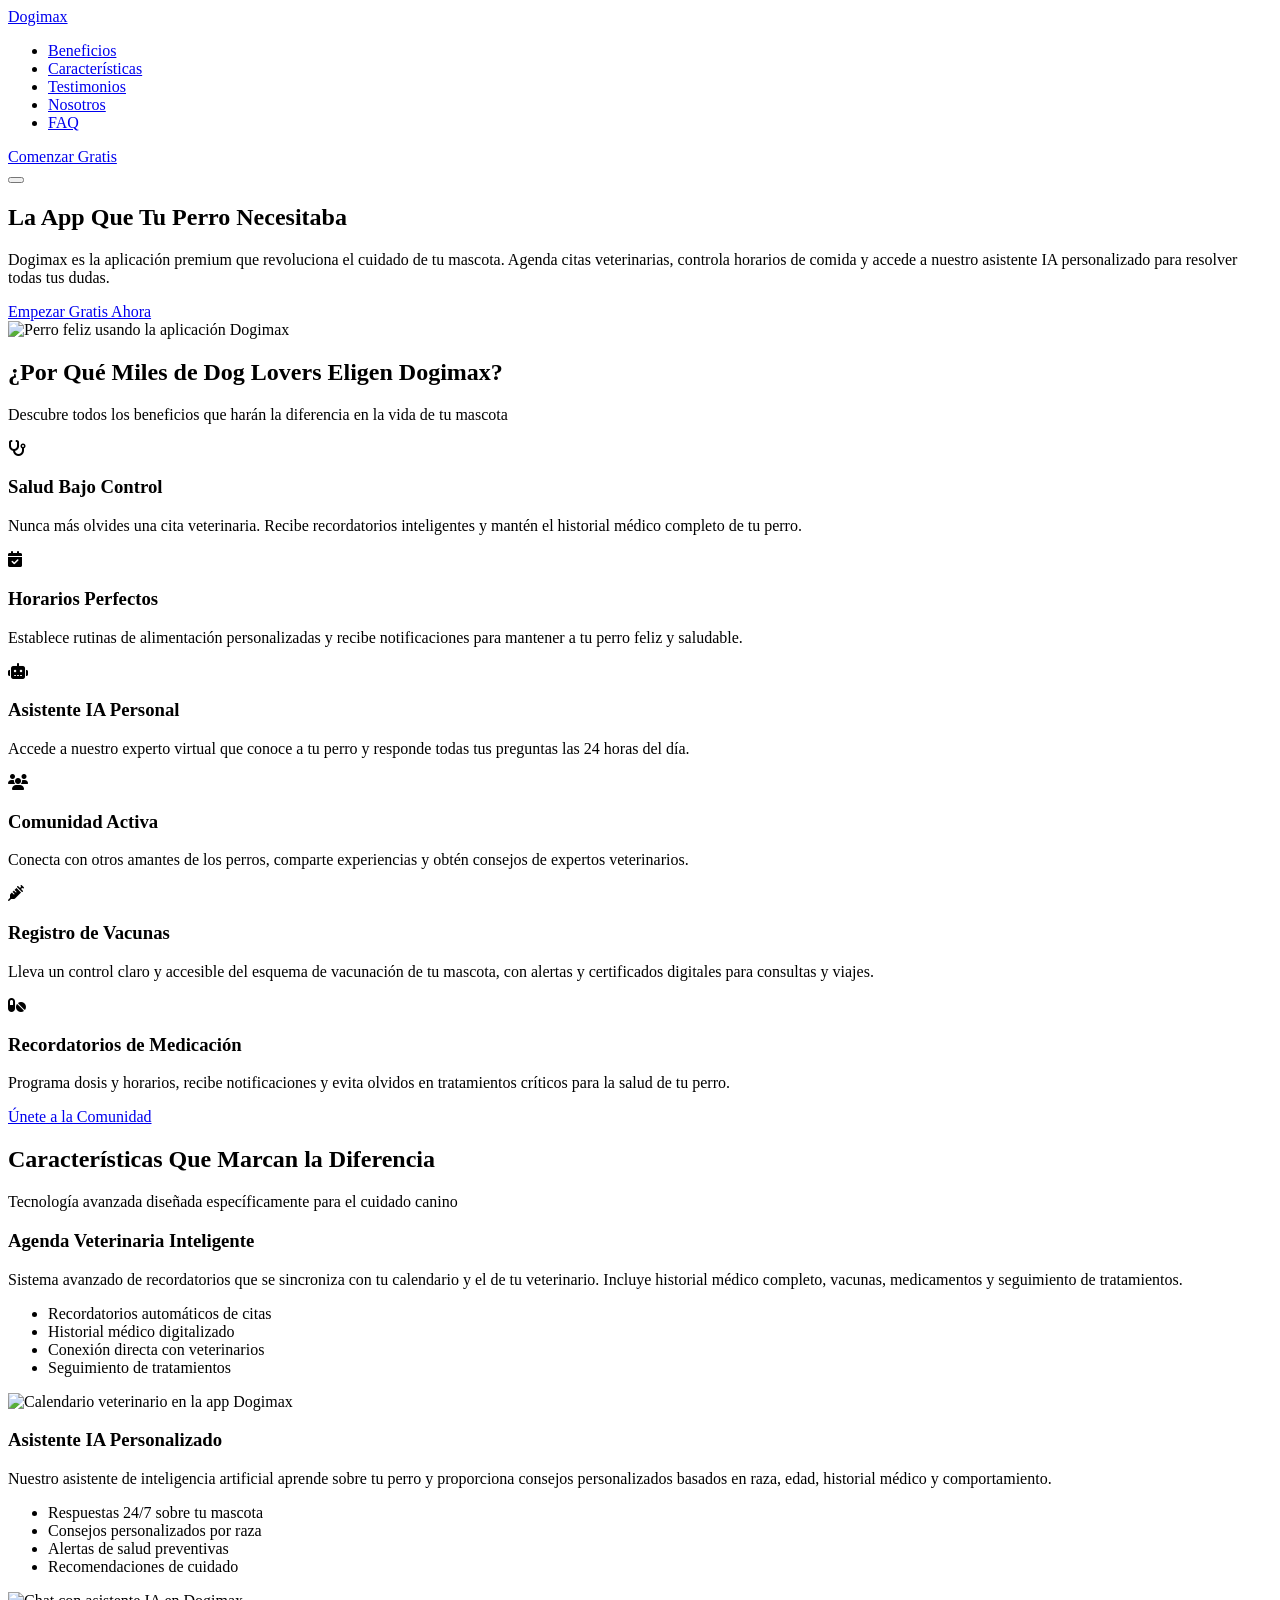
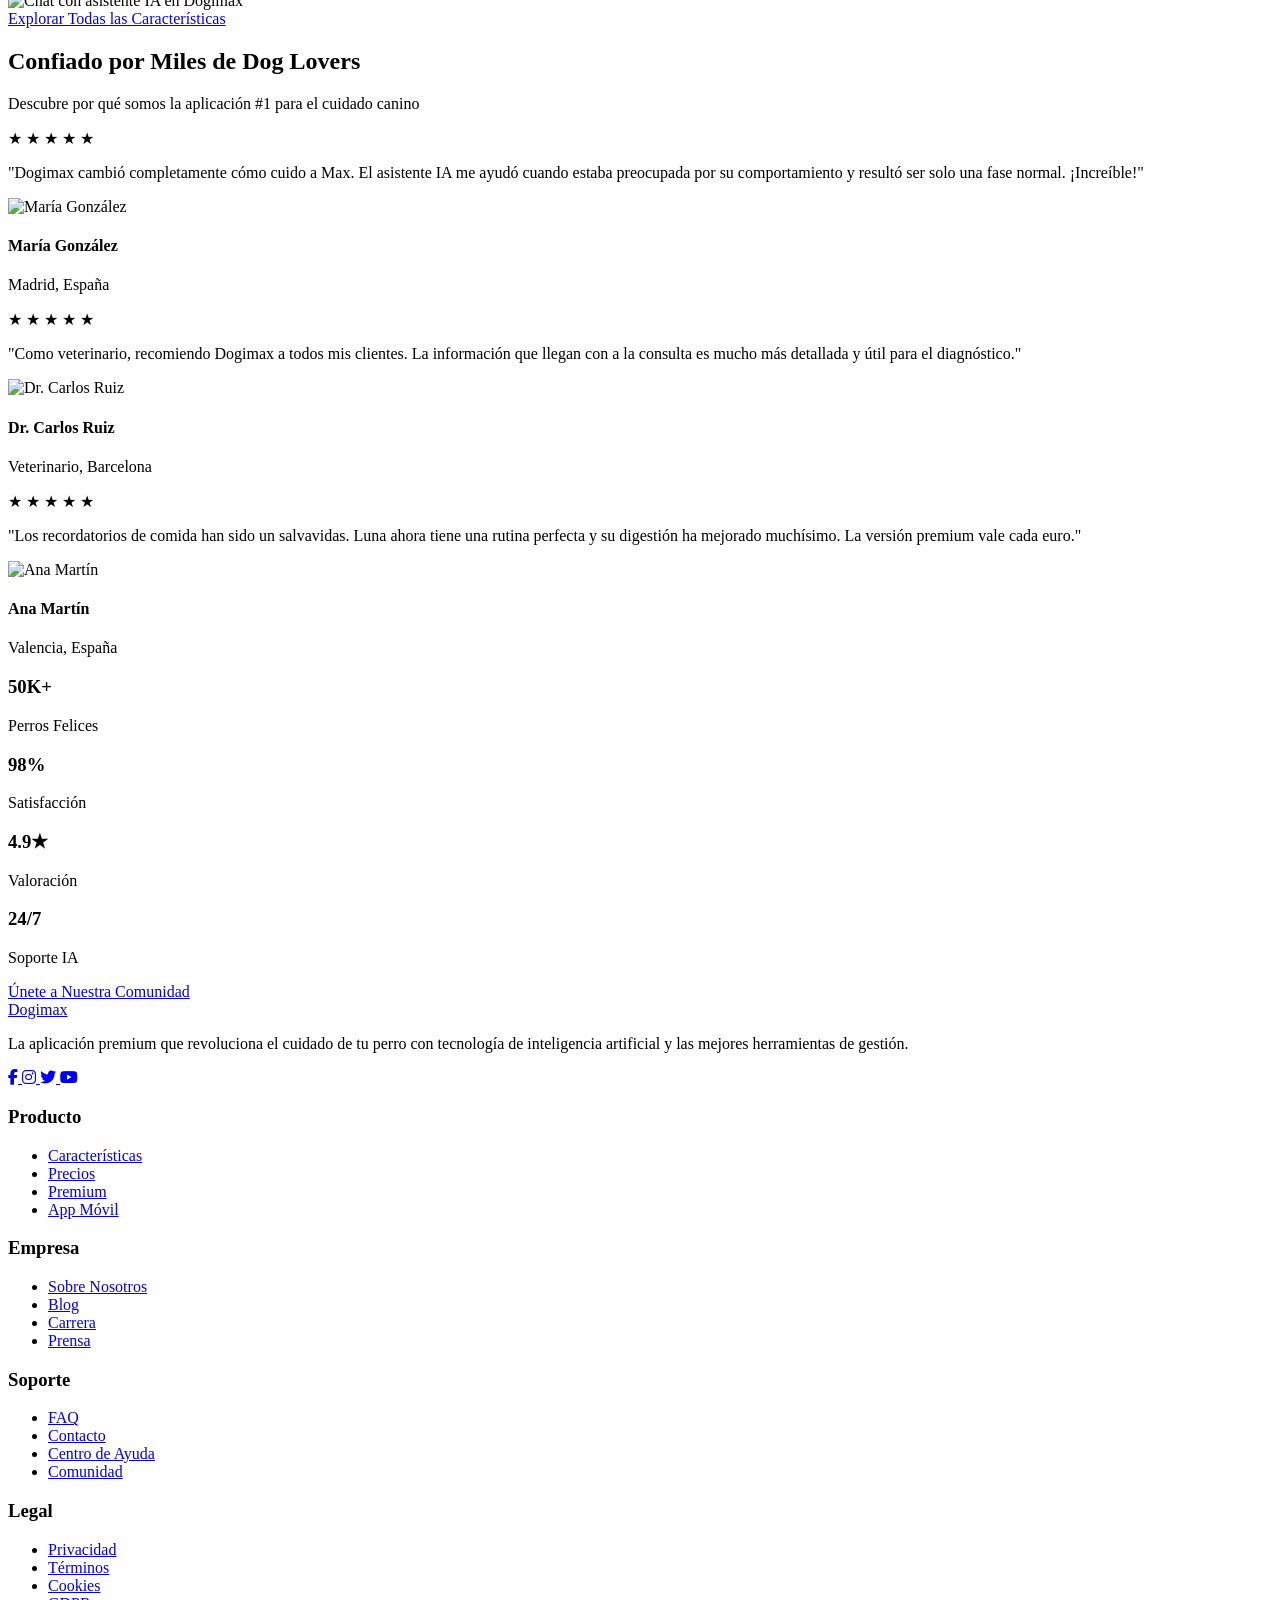
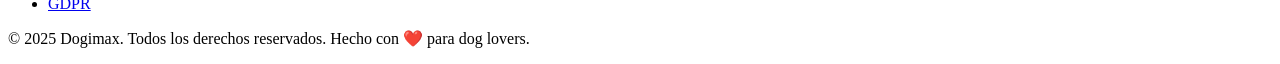
==== index.html @ f08d0511 "feat: add html files." ====
<!DOCTYPE html>
<html lang="es">
<head>
    <meta charset="UTF-8">
    <meta name="viewport" content="width=device-width, initial-scale=1.0">
    <title>Dogimax - La Aplicación Definitiva para el Cuidado de tu Perro</title>
    <meta name="description" content="Dogimax es la aplicación premium que necesitas para cuidar a tu perro. Agenda citas veterinarias, horarios de comida y accede a nuestro asistente IA para resolver todas tus dudas sobre el cuidado de tu mascota.">
    <meta name="keywords" content="cuidado perros, aplicación mascotas, veterinario, agenda citas, horario comida perros, IA mascotas">
    <meta name="author" content="Dogimax">
    
    <!-- Open Graph Meta Tags -->
    <meta property="og:title" content="Dogimax - La Aplicación Definitiva para el Cuidado de tu Perro">
    <meta property="og:description" content="Agenda citas veterinarias, horarios de comida y accede a nuestro asistente IA para el cuidado perfecto de tu mascota.">
    <meta property="og:image" content="./assets/img/dogimax-og-image.jpg">
    <meta property="og:url" content="https://dogimax.com">
    <meta property="og:type" content="website">
    <meta property="og:site_name" content="Dogimax">
    
    <!-- Twitter Card Meta Tags -->
    <meta name="twitter:card" content="summary_large_image">
    <meta name="twitter:title" content="Dogimax - La Aplicación Definitiva para el Cuidado de tu Perro">
    <meta name="twitter:description" content="Agenda citas veterinarias, horarios de comida y accede a nuestro asistente IA para el cuidado perfecto de tu mascota.">
    <meta name="twitter:image" content="./assets/img/dogimax-twitter-card.jpg">

    <!-- Font Awesome CDN -->
    <link rel="stylesheet" href="https://cdnjs.cloudflare.com/ajax/libs/font-awesome/6.3.0/css/all.min.css">    
    
    <!-- Schema.org Structured Data -->
    <script type="application/ld+json">
    {
        "@context": "https://schema.org",
        "@type": "SoftwareApplication",
        "name": "Dogimax",
        "description": "Aplicación premium para el cuidado integral de perros con funciones de agenda veterinaria, horarios de comida y asistente IA.",
        "url": "https://dogimax.com",
        "applicationCategory": "LifestyleApplication",
        "operatingSystem": "Web, iOS, Android",
        "offers": {
            "@type": "Offer",
            "price": "0",
            "priceCurrency": "USD",
            "availability": "https://schema.org/InStock"
        },
        "aggregateRating": {
            "@type": "AggregateRating",
            "ratingValue": "4.8",
            "reviewCount": "1250"
        }
    }
    </script>
    
    <!-- Google Fonts -->
    <link rel="preconnect" href="https://fonts.googleapis.com">
    <link rel="preconnect" href="https://fonts.gstatic.com" crossorigin>
    <link href="https://fonts.googleapis.com/css2?family=Poppins:wght@300;400;500;600;700&family=Roboto:wght@300;400;500&display=swap" rel="stylesheet">
    
    <!-- Favicon -->
    <link rel="icon" type="image/png" sizes="32x32" href="./assets/img/favicon-32x32.png">
    <link rel="icon" type="image/png" sizes="16x16" href="./assets/img/favicon-16x16.png">
    
    <!-- Stylesheets -->
    <link rel="stylesheet" href="./styles/reset.css">
    <link rel="stylesheet" href="./styles/style.css">
</head>
<body>
    <!-- Header -->
    <header class="main-header">
        <div class="container">
            <div class="header__content">
                <div class="header__logo">
                    <a href="./index.html" class="logo__link" aria-label="Ir al inicio"><span class="logo__text">Dogimax</span></a>
                </div>
                
                <nav class="main-nav" aria-label="Navegación principal">
                    <ul class="nav__list">
                        <li class="nav__item"><a href="#benefits" class="nav__link">Beneficios</a></li>
                        <li class="nav__item"><a href="#features" class="nav__link">Características</a></li>
                        <li class="nav__item"><a href="#testimonials" class="nav__link">Testimonios</a></li>
                        <li class="nav__item"><a href="./about-us.html" class="nav__link">Nosotros</a></li>
                        <li class="nav__item"><a href="./faq.html" class="nav__link">FAQ</a></li>
                    </ul>
                    <a href="#signup" class="cta-primary nav__cta">Comenzar Gratis</a>
                </nav>
                
                <button class="mobile-menu-toggle" aria-label="Abrir menú de navegación" aria-expanded="false">
                    <span class="hamburger-line"></span>
                    <span class="hamburger-line"></span>
                    <span class="hamburger-line"></span>
                </button>
            </div>
        </div>
    </header>

    <main>
        <!-- Hero Section -->
        <section class="hero-section">
            <div class="container">
                <div class="hero__content">
                    <div class="hero__text">
                        <h1 class="hero__title">
                            La App Que Tu Perro <span class="text-highlight">Necesitaba</span>
                        </h1>
                        <p class="hero__subtitle">
                            Dogimax es la aplicación premium que revoluciona el cuidado de tu mascota. 
                            Agenda citas veterinarias, controla horarios de comida y accede a nuestro 
                            asistente IA personalizado para resolver todas tus dudas.
                        </p>
                        <div class="hero__cta">
                            <a href="#signup" class="cta-button cta-button--primary">
                                Empezar Gratis Ahora
                            </a>
                            
                        </div>
                    </div>
                    <div class="hero__image">
                        <img src="./assets/img/hero-dog-app.jpg" alt="Perro feliz usando la aplicación Dogimax" loading="eager">
                    </div>
                </div>
            </div>
        </section>

        <!-- Benefits Section -->
        <section class="benefits-section" id="benefits">
            <div class="container">
                <div class="section-header">
                    <h2 class="section-title">¿Por Qué Miles de Dog Lovers Eligen Dogimax?</h2>
                    <p class="section-subtitle">
                        Descubre todos los beneficios que harán la diferencia en la vida de tu mascota
                    </p>
                </div>
                
                <div class="benefits-grid">
                    <div class="benefit-card">
                        <div class="benefit-card__icon">
                                    <i class="fa-solid fa-stethoscope" aria-hidden="true"></i>
                                    <span class="sr-only">Salud</span>
                        </div>
                        <h3 class="benefit-card__title">Salud Bajo Control</h3>
                        <p class="benefit-card__description">
                            Nunca más olvides una cita veterinaria. Recibe recordatorios inteligentes 
                            y mantén el historial médico completo de tu perro.
                        </p>
                    </div>
                    
                    <div class="benefit-card">
                        <div class="benefit-card__icon">
                                    <i class="fa-solid fa-calendar-check" aria-hidden="true"></i>
                                    <span class="sr-only">Horarios</span>
                        </div>
                        <h3 class="benefit-card__title">Horarios Perfectos</h3>
                        <p class="benefit-card__description">
                            Establece rutinas de alimentación personalizadas y recibe notificaciones 
                            para mantener a tu perro feliz y saludable.
                        </p>
                    </div>
                    
                    <div class="benefit-card">
                        <div class="benefit-card__icon">
                                    <i class="fa-solid fa-robot" aria-hidden="true"></i>
                                    <span class="sr-only">Asistente IA</span>
                        </div>
                        <h3 class="benefit-card__title">Asistente IA Personal</h3>
                        <p class="benefit-card__description">
                            Accede a nuestro experto virtual que conoce a tu perro y responde 
                            todas tus preguntas las 24 horas del día.
                        </p>
                    </div>
                    
                    <div class="benefit-card">
                        <div class="benefit-card__icon">
                                    <i class="fa-solid fa-users" aria-hidden="true"></i>
                                    <span class="sr-only">Comunidad</span>
                        </div>
                        <h3 class="benefit-card__title">Comunidad Activa</h3>
                        <p class="benefit-card__description">
                            Conecta con otros amantes de los perros, comparte experiencias 
                            y obtén consejos de expertos veterinarios.
                        </p>
                    </div>
                    
                    <div class="benefit-card">
                        <div class="benefit-card__icon">
                                    <i class="fa-solid fa-syringe" aria-hidden="true"></i>
                                    <span class="sr-only">Registro de Vacunas</span>
                        </div>
                        <h3 class="benefit-card__title">Registro de Vacunas</h3>
                        <p class="benefit-card__description">
                            Lleva un control claro y accesible del esquema de vacunación de tu mascota,
                            con alertas y certificados digitales para consultas y viajes.
                        </p>
                    </div>

                    <div class="benefit-card">
                        <div class="benefit-card__icon">
                                    <i class="fa-solid fa-pills" aria-hidden="true"></i>
                                    <span class="sr-only">Recordatorios de Medicación</span>
                        </div>
                        <h3 class="benefit-card__title">Recordatorios de Medicación</h3>
                        <p class="benefit-card__description">
                            Programa dosis y horarios, recibe notificaciones y evita olvidos en tratamientos
                            críticos para la salud de tu perro.
                        </p>
                    </div>
                </div>
                
                <div class="section-cta">
                    <a href="#signup" class="cta-button cta-button--secondary">
                        Únete a la Comunidad
                    </a>
                </div>
            </div>
        </section>

        <!-- Features Section -->
        <section class="features-section" id="features">
            <div class="container">
                <div class="section-header">
                    <h2 class="section-title">Características Que Marcan la Diferencia</h2>
                    <p class="section-subtitle">
                        Tecnología avanzada diseñada específicamente para el cuidado canino
                    </p>
                </div>
                
                <div class="features-list">
                    <div class="feature-item">
                        <div class="feature-item__content">
                            <h3 class="feature-item__title">Agenda Veterinaria Inteligente</h3>
                            <p class="feature-item__description">
                                Sistema avanzado de recordatorios que se sincroniza con tu calendario 
                                y el de tu veterinario. Incluye historial médico completo, vacunas, 
                                medicamentos y seguimiento de tratamientos.
                            </p>
                            <ul class="feature-item__list">
                                <li>Recordatorios automáticos de citas</li>
                                <li>Historial médico digitalizado</li>
                                <li>Conexión directa con veterinarios</li>
                                <li>Seguimiento de tratamientos</li>
                            </ul>
                        </div>
                        <div class="feature-item__image">
                            <img src="./assets/img/feature-calendar.png" alt="Calendario veterinario en la app Dogimax" loading="lazy">
                        </div>
                    </div>
                    
                    <div class="feature-item feature-item--reverse">
                        <div class="feature-item__content">
                            <h3 class="feature-item__title">Asistente IA Personalizado</h3>
                            <p class="feature-item__description">
                                Nuestro asistente de inteligencia artificial aprende sobre tu perro 
                                y proporciona consejos personalizados basados en raza, edad, 
                                historial médico y comportamiento.
                            </p>
                            <ul class="feature-item__list">
                                <li>Respuestas 24/7 sobre tu mascota</li>
                                <li>Consejos personalizados por raza</li>
                                <li>Alertas de salud preventivas</li>
                                <li>Recomendaciones de cuidado</li>
                            </ul>
                        </div>
                        <div class="feature-item__image">
                            <img src="./assets/img/feature-ai-chat.png" alt="Chat con asistente IA en Dogimax" loading="lazy">
                        </div>
                    </div>
                    
                    
                </div>
                
                <div class="section-cta">
                    <a href="#signup" class="cta-button cta-button--primary">
                        Explorar Todas las Características
                    </a>
                </div>
            </div>
        </section>

        <!-- Social Proof Section -->
        <section class="social-proof-section" id="testimonials">
            <div class="container">
                <div class="section-header">
                    <h2 class="section-title">Confiado por Miles de Dog Lovers</h2>
                    <p class="section-subtitle">
                        Descubre por qué somos la aplicación #1 para el cuidado canino
                    </p>
                </div>
                
                <div class="testimonials-grid">
                    <div class="testimonial-card">
                        <div class="testimonial-card__rating">
                            <span class="star">★</span>
                            <span class="star">★</span>
                            <span class="star">★</span>
                            <span class="star">★</span>
                            <span class="star">★</span>
                        </div>
                        <p class="testimonial-card__text">
                            "Dogimax cambió completamente cómo cuido a Max. El asistente IA me ayudó 
                            cuando estaba preocupada por su comportamiento y resultó ser solo una 
                            fase normal. ¡Increíble!"
                        </p>
                        <div class="testimonial-card__author">
                            <img src="./assets/img/testimonial-1.jpg" alt="María González" class="author__image" loading="lazy">
                            <div class="author__info">
                                <h4 class="author__name">María González</h4>
                                <p class="author__location">Madrid, España</p>
                            </div>
                        </div>
                    </div>
                    
                    <div class="testimonial-card">
                        <div class="testimonial-card__rating">
                            <span class="star">★</span>
                            <span class="star">★</span>
                            <span class="star">★</span>
                            <span class="star">★</span>
                            <span class="star">★</span>
                        </div>
                        <p class="testimonial-card__text">
                            "Como veterinario, recomiendo Dogimax a todos mis clientes. La 
                            información que llegan con a la consulta es mucho más detallada 
                            y útil para el diagnóstico."
                        </p>
                        <div class="testimonial-card__author">
                            <img src="./assets/img/testimonial-2.jpg" alt="Dr. Carlos Ruiz" class="author__image" loading="lazy">
                            <div class="author__info">
                                <h4 class="author__name">Dr. Carlos Ruiz</h4>
                                <p class="author__location">Veterinario, Barcelona</p>
                            </div>
                        </div>
                    </div>
                    
                    <div class="testimonial-card">
                        <div class="testimonial-card__rating">
                            <span class="star">★</span>
                            <span class="star">★</span>
                            <span class="star">★</span>
                            <span class="star">★</span>
                            <span class="star">★</span>
                        </div>
                        <p class="testimonial-card__text">
                            "Los recordatorios de comida han sido un salvavidas. Luna ahora 
                            tiene una rutina perfecta y su digestión ha mejorado muchísimo. 
                            La versión premium vale cada euro."
                        </p>
                        <div class="testimonial-card__author">
                            <img src="./assets/img/testimonial-3.jpg" alt="Ana Martín" class="author__image" loading="lazy">
                            <div class="author__info">
                                <h4 class="author__name">Ana Martín</h4>
                                <p class="author__location">Valencia, España</p>
                            </div>
                        </div>
                    </div>
                </div>
                
                <div class="stats-grid">
                    <div class="stat-item">
                        <h3 class="stat-item__number">50K+</h3>
                        <p class="stat-item__label">Perros Felices</p>
                    </div>
                    <div class="stat-item">
                        <h3 class="stat-item__number">98%</h3>
                        <p class="stat-item__label">Satisfacción</p>
                    </div>
                    <div class="stat-item">
                        <h3 class="stat-item__number">4.9★</h3>
                        <p class="stat-item__label">Valoración</p>
                    </div>
                    <div class="stat-item">
                        <h3 class="stat-item__number">24/7</h3>
                        <p class="stat-item__label">Soporte IA</p>
                    </div>
                </div>
                
                <div class="section-cta">
                    <a href="#signup" class="cta-button cta-button--secondary">
                        Únete a Nuestra Comunidad
                    </a>
                </div>
            </div>
        </section>


    </main>

    <!-- Footer -->
    <footer class="main-footer">
        <div class="container">
            <div class="footer__content">
                <div class="footer__section footer__section--brand">
                    <div class="footer__logo">
                            <a href="./index.html" class="logo__link" aria-label="Ir al inicio"><span class="logo__text">Dogimax</span></a>
                        </div>
                    <p class="footer__description">
                        La aplicación premium que revoluciona el cuidado de tu perro con 
                        tecnología de inteligencia artificial y las mejores herramientas 
                        de gestión.
                    </p>
                    <div class="footer__social">
                        <a href="#" class="social-link" aria-label="Facebook">
                            <i class="fa-brands fa-facebook-f" aria-hidden="true"></i>
                            <span class="sr-only">Facebook</span>
                        </a>
                        <a href="#" class="social-link" aria-label="Instagram">
                            <i class="fa-brands fa-instagram" aria-hidden="true"></i>
                            <span class="sr-only">Instagram</span>
                        </a>
                        <a href="#" class="social-link" aria-label="Twitter">
                            <i class="fa-brands fa-twitter" aria-hidden="true"></i>
                            <span class="sr-only">Twitter</span>
                        </a>
                        <a href="#" class="social-link" aria-label="YouTube">
                            <i class="fa-brands fa-youtube" aria-hidden="true"></i>
                            <span class="sr-only">YouTube</span>
                        </a>
                    </div>
                </div>
                
                <div class="footer__section">
                    <h3 class="footer__title">Producto</h3>
                    <ul class="footer__links">
                        <li><a href="#features" class="footer__link">Características</a></li>
                        <li><a href="#" class="footer__link">Precios</a></li>
                        <li><a href="#" class="footer__link">Premium</a></li>
                        <li><a href="#" class="footer__link">App Móvil</a></li>
                    </ul>
                </div>
                
                <div class="footer__section">
                    <h3 class="footer__title">Empresa</h3>
                    <ul class="footer__links">
                        <li><a href="./about-us.html" class="footer__link">Sobre Nosotros</a></li>
                        <li><a href="#" class="footer__link">Blog</a></li>
                        <li><a href="#" class="footer__link">Carrera</a></li>
                        <li><a href="#" class="footer__link">Prensa</a></li>
                    </ul>
                </div>
                
                <div class="footer__section">
                    <h3 class="footer__title">Soporte</h3>
                    <ul class="footer__links">
                        <li><a href="./faq.html" class="footer__link">FAQ</a></li>
                        <li><a href="#" class="footer__link">Contacto</a></li>
                        <li><a href="#" class="footer__link">Centro de Ayuda</a></li>
                        <li><a href="#" class="footer__link">Comunidad</a></li>
                    </ul>
                </div>
                
                <div class="footer__section">
                    <h3 class="footer__title">Legal</h3>
                    <ul class="footer__links">
                        <li><a href="#" class="footer__link">Privacidad</a></li>
                        <li><a href="#" class="footer__link">Términos</a></li>
                        <li><a href="#" class="footer__link">Cookies</a></li>
                        <li><a href="#" class="footer__link">GDPR</a></li>
                    </ul>
                </div>
            </div>
            
            <div class="footer__bottom">
                <p class="footer__copyright">
                    © 2025 Dogimax. Todos los derechos reservados. Hecho con ❤️ para dog lovers.
                </p>
            </div>
        </div>
    </footer>

    <!-- JavaScript -->
    <script src="./scripts/script.js"></script>
</body>
</html>
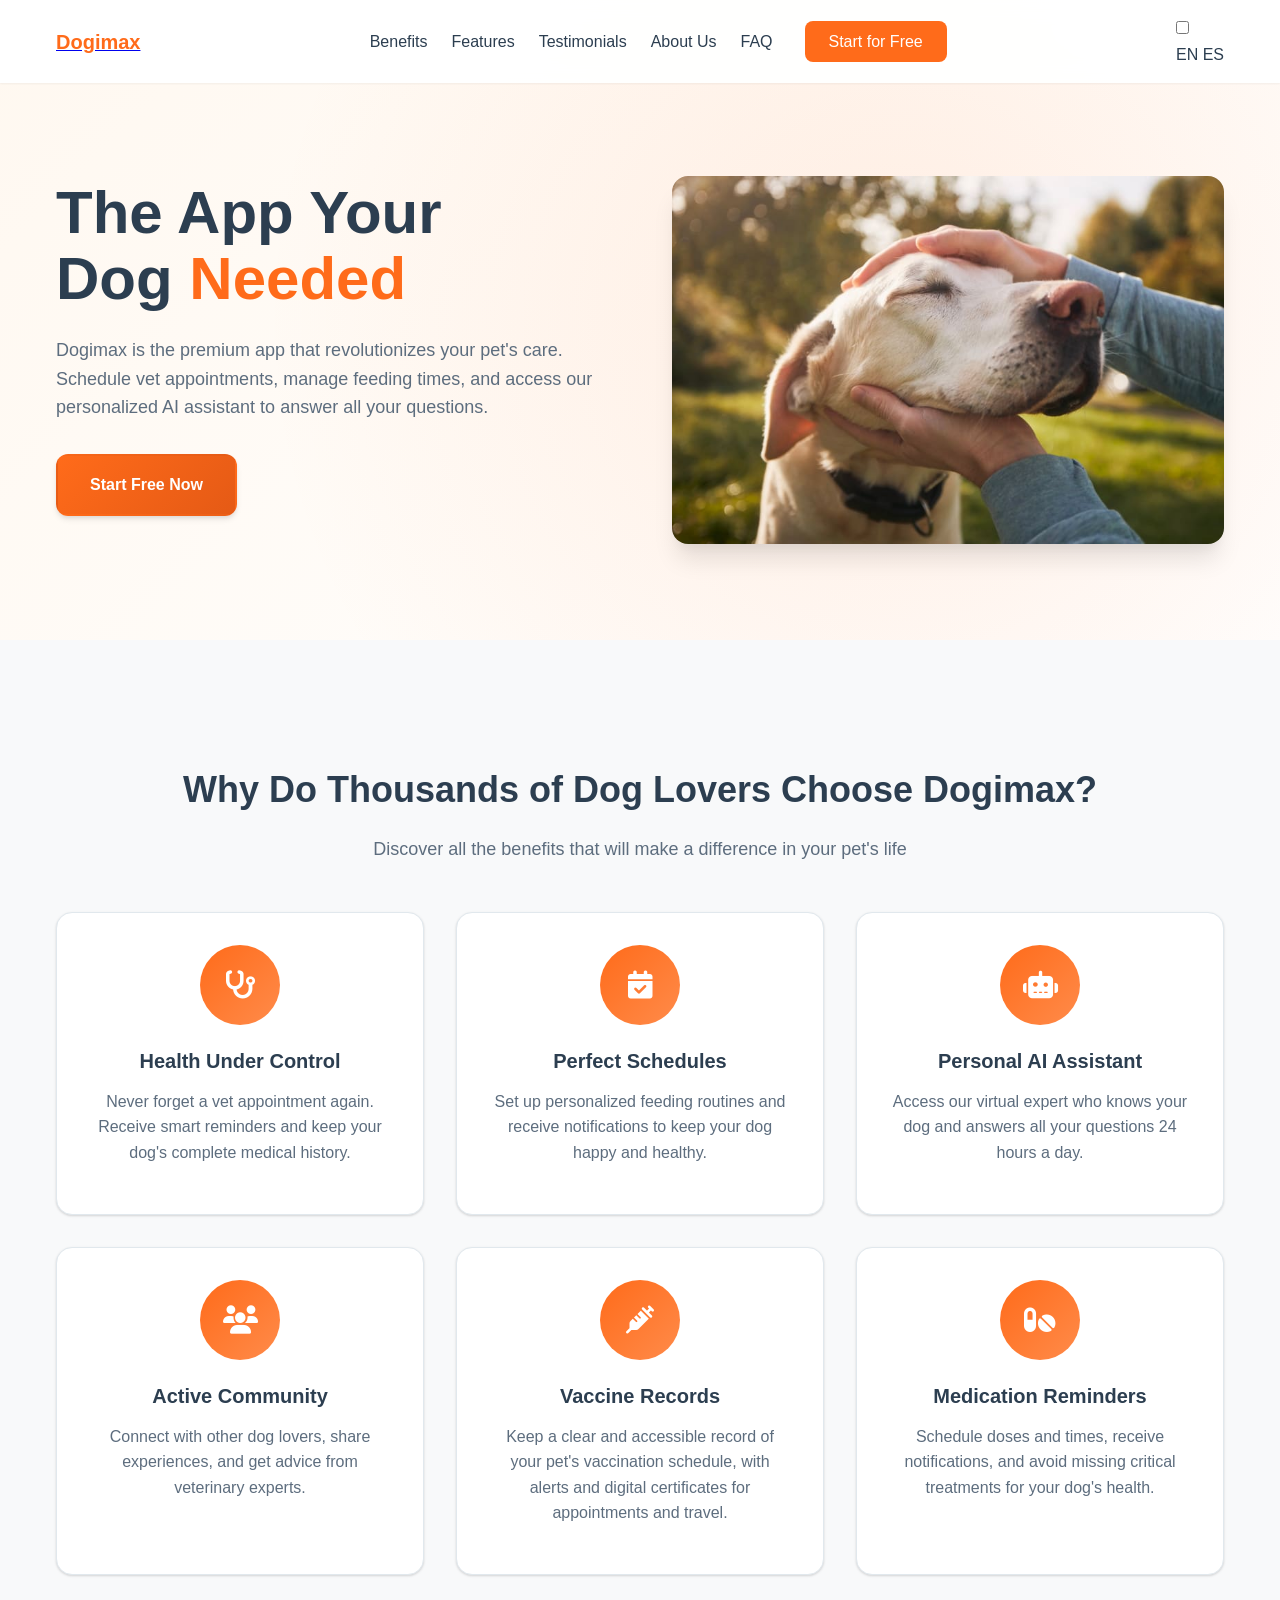
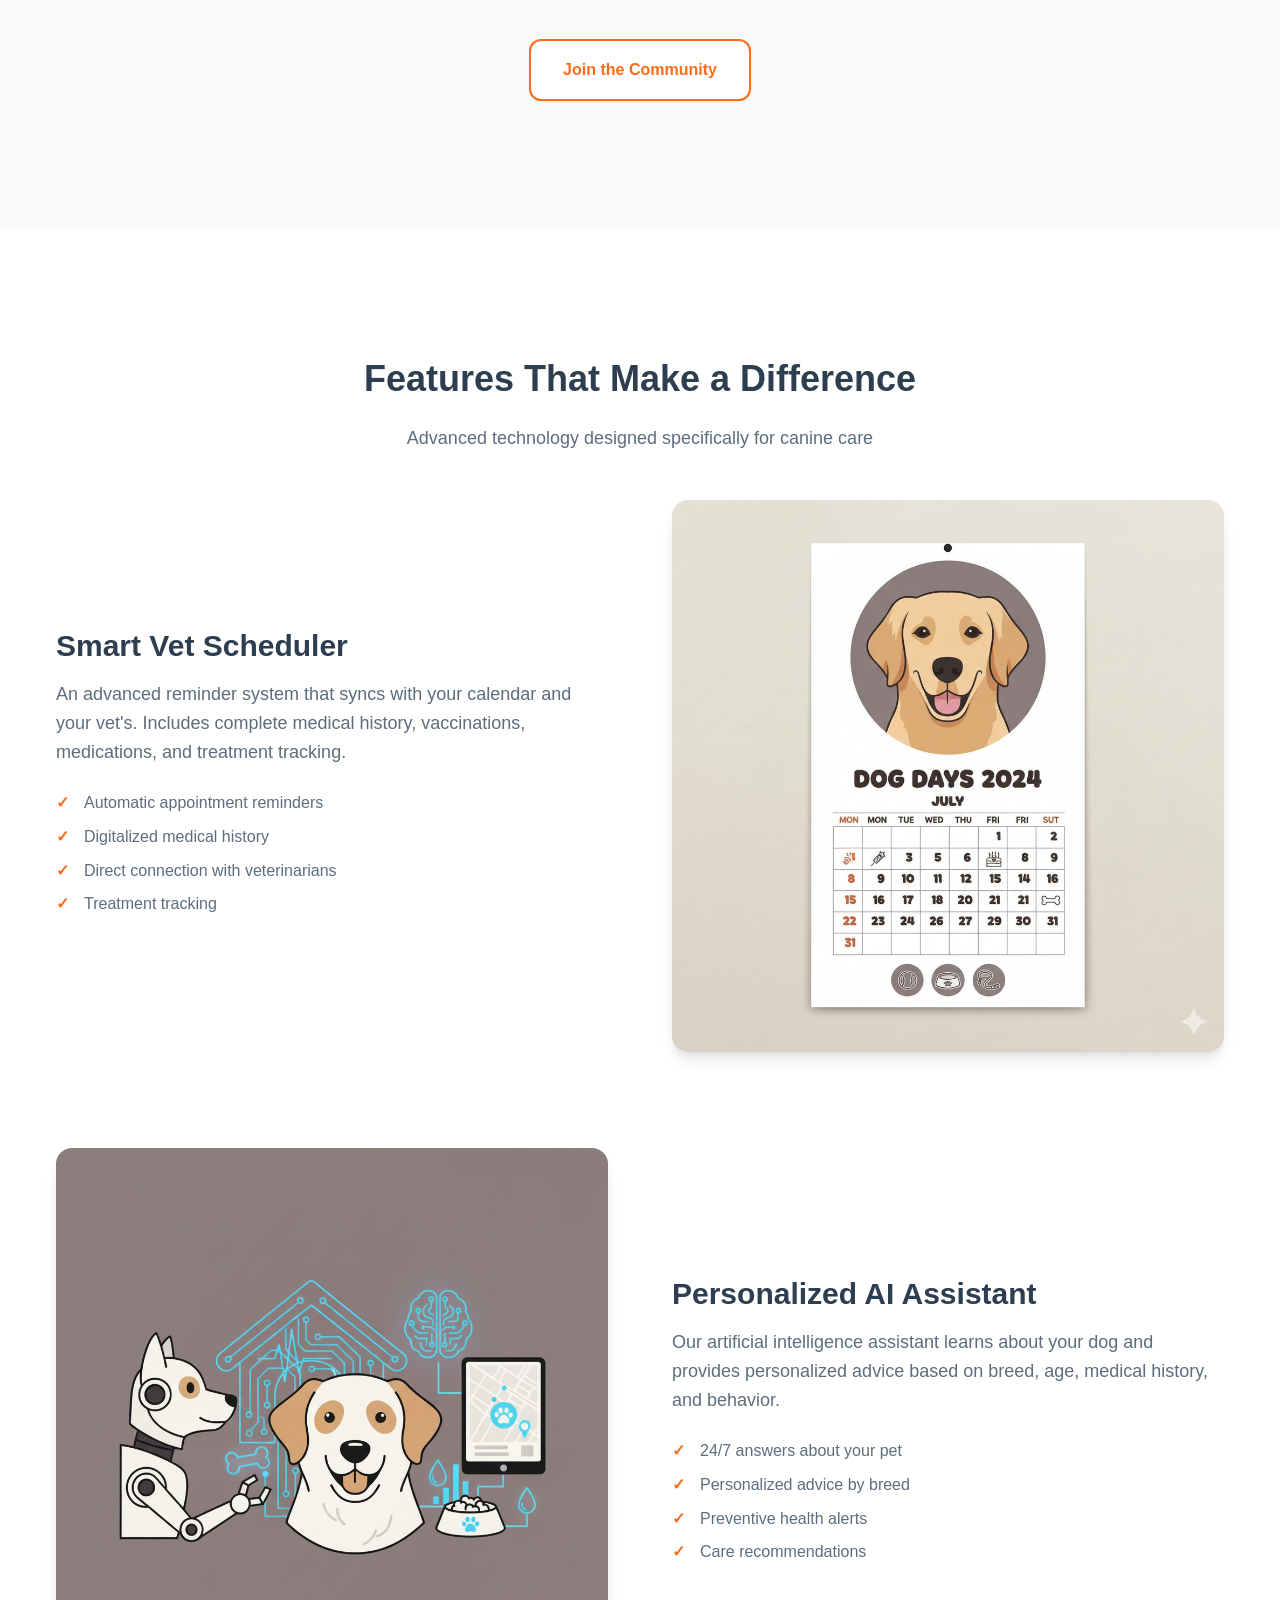
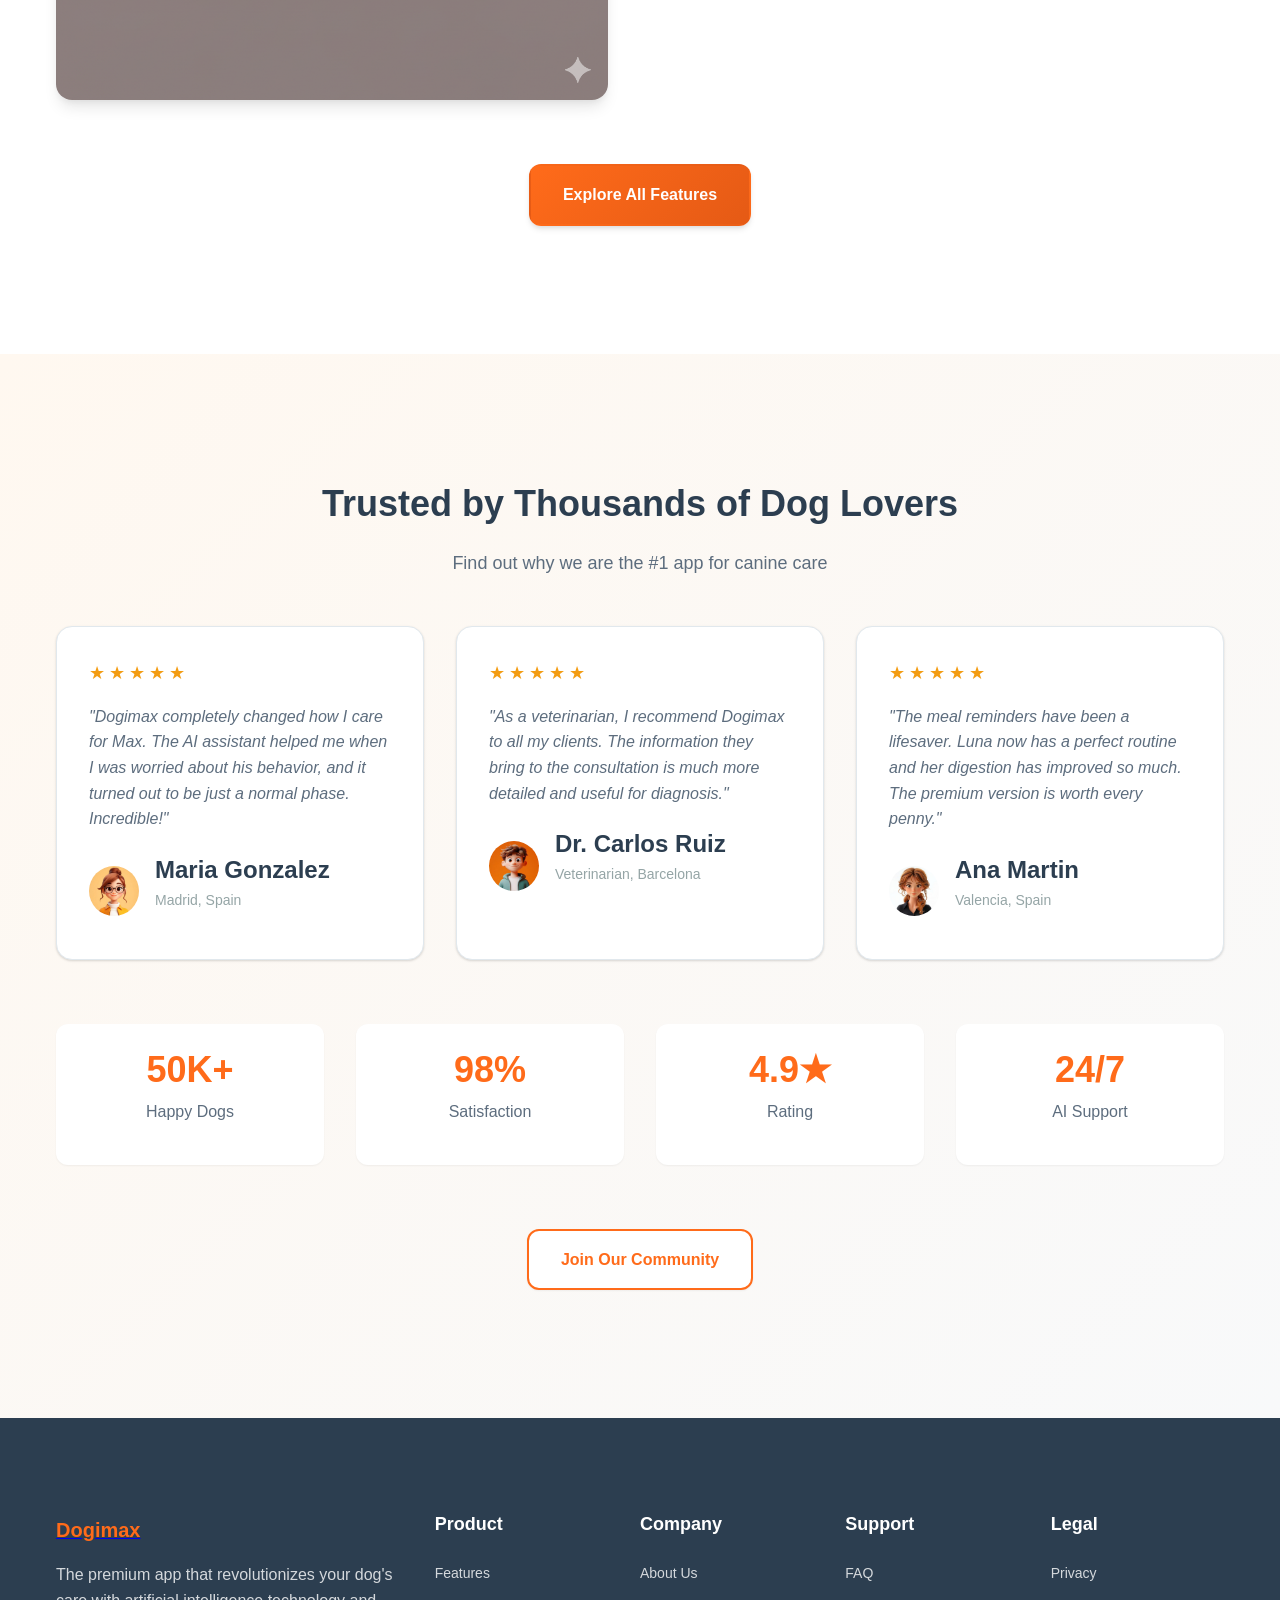
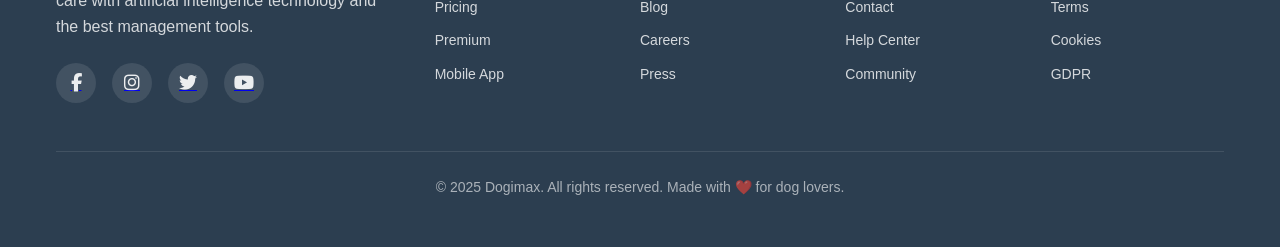
==== commit b3e28a0e: "feat: add data-i18n atribute to html files." ====
--- a/index.html
+++ b/index.html
@@ -1,16 +1,16 @@
 <!DOCTYPE html>
-<html lang="es">
+<html lang="en">
 <head>
     <meta charset="UTF-8">
     <meta name="viewport" content="width=device-width, initial-scale=1.0">
-    <title>Dogimax - La Aplicación Definitiva para el Cuidado de tu Perro</title>
-    <meta name="description" content="Dogimax es la aplicación premium que necesitas para cuidar a tu perro. Agenda citas veterinarias, horarios de comida y accede a nuestro asistente IA para resolver todas tus dudas sobre el cuidado de tu mascota.">
-    <meta name="keywords" content="cuidado perros, aplicación mascotas, veterinario, agenda citas, horario comida perros, IA mascotas">
+    <title>Dogimax - The Ultimate App for Your Dog's Care</title>
+    <meta name="description" content="Dogimax is the premium app you need to care for your dog. Schedule vet appointments, manage feeding times, and access our AI assistant to answer all your pet care questions.">
+    <meta name="keywords" content="dog care, pet app, veterinarian, schedule appointments, dog feeding schedule, pet AI">
     <meta name="author" content="Dogimax">
     
     <!-- Open Graph Meta Tags -->
-    <meta property="og:title" content="Dogimax - La Aplicación Definitiva para el Cuidado de tu Perro">
-    <meta property="og:description" content="Agenda citas veterinarias, horarios de comida y accede a nuestro asistente IA para el cuidado perfecto de tu mascota.">
+    <meta property="og:title" content="Dogimax - The Ultimate App for Your Dog's Care">
+    <meta property="og:description" content="Schedule vet appointments, manage feeding times, and access our AI assistant for your pet's perfect care.">
     <meta property="og:image" content="./assets/img/dogimax-og-image.jpg">
     <meta property="og:url" content="https://dogimax.com">
     <meta property="og:type" content="website">
@@ -18,8 +18,8 @@
     
     <!-- Twitter Card Meta Tags -->
     <meta name="twitter:card" content="summary_large_image">
-    <meta name="twitter:title" content="Dogimax - La Aplicación Definitiva para el Cuidado de tu Perro">
-    <meta name="twitter:description" content="Agenda citas veterinarias, horarios de comida y accede a nuestro asistente IA para el cuidado perfecto de tu mascota.">
+    <meta name="twitter:title" content="Dogimax - The Ultimate App for Your Dog's Care">
+    <meta name="twitter:description" content="Schedule vet appointments, manage feeding times, and access our AI assistant for your pet's perfect care.">
     <meta name="twitter:image" content="./assets/img/dogimax-twitter-card.jpg">
 
     <!-- Font Awesome CDN -->
@@ -31,7 +31,7 @@
         "@context": "https://schema.org",
         "@type": "SoftwareApplication",
         "name": "Dogimax",
-        "description": "Aplicación premium para el cuidado integral de perros con funciones de agenda veterinaria, horarios de comida y asistente IA.",
+        "description": "Premium application for comprehensive dog care with features for vet scheduling, feeding times, and an AI assistant.",
         "url": "https://dogimax.com",
         "applicationCategory": "LifestyleApplication",
         "operatingSystem": "Web, iOS, Android",
@@ -68,21 +68,30 @@
         <div class="container">
             <div class="header__content">
                 <div class="header__logo">
-                    <a href="./index.html" class="logo__link" aria-label="Ir al inicio"><span class="logo__text">Dogimax</span></a>
-                </div>
-                
-                <nav class="main-nav" aria-label="Navegación principal">
+                    <a href="./index.html" class="logo__link" aria-label="Go to homepage"><span class="logo__text">Dogimax</span></a>
+                </div>
+                
+                <nav class="main-nav" aria-label="Main navigation">
                     <ul class="nav__list">
-                        <li class="nav__item"><a href="#benefits" class="nav__link">Beneficios</a></li>
-                        <li class="nav__item"><a href="#features" class="nav__link">Características</a></li>
-                        <li class="nav__item"><a href="#testimonials" class="nav__link">Testimonios</a></li>
-                        <li class="nav__item"><a href="./about-us.html" class="nav__link">Nosotros</a></li>
-                        <li class="nav__item"><a href="./faq.html" class="nav__link">FAQ</a></li>
+                        <li class="nav__item"><a href="#benefits" class="nav__link" data-i18n="nav.benefits">Benefits</a></li>
+                        <li class="nav__item"><a href="#features" class="nav__link" data-i18n="nav.features">Features</a></li>
+                        <li class="nav__item"><a href="#testimonials" class="nav__link" data-i18n="nav.testimonials">Testimonials</a></li>
+                        <li class="nav__item"><a href="./about-us.html" class="nav__link" data-i18n="nav.about">About Us</a></li>
+                        <li class="nav__item"><a href="./faq.html" class="nav__link" data-i18n="nav.faq">FAQ</a></li>
                     </ul>
-                    <a href="#signup" class="cta-primary nav__cta">Comenzar Gratis</a>
+                    <a href="#signup" class="cta-primary nav__cta" data-i18n="nav.cta">Start for Free</a>
                 </nav>
-                
-                <button class="mobile-menu-toggle" aria-label="Abrir menú de navegación" aria-expanded="false">
+
+                <div class="lang-switcher">
+                    <label for="lang-toggle" class="sr-only">Language Switcher</label>
+                    <input type="checkbox" id="lang-toggle" class="lang-switcher__toggle">
+                    <div class="lang-switcher__slider">
+                        <span class="lang-switcher__label lang-switcher__label--en">EN</span>
+                        <span class="lang-switcher__label lang-switcher__label--es">ES</span>
+                    </div>
+                </nav>
+                
+                <button class="mobile-menu-toggle" aria-label="Open navigation menu" aria-expanded="false">
                     <span class="hamburger-line"></span>
                     <span class="hamburger-line"></span>
                     <span class="hamburger-line"></span>
@@ -97,23 +106,23 @@
             <div class="container">
                 <div class="hero__content">
                     <div class="hero__text">
-                        <h1 class="hero__title">
-                            La App Que Tu Perro <span class="text-highlight">Necesitaba</span>
+                        <h1 class="hero__title" data-i18n="hero.title">
+                            The App Your Dog <span class="text-highlight" data-i18n="hero.titleHighlight">Needed</span>
                         </h1>
-                        <p class="hero__subtitle">
-                            Dogimax es la aplicación premium que revoluciona el cuidado de tu mascota. 
-                            Agenda citas veterinarias, controla horarios de comida y accede a nuestro 
-                            asistente IA personalizado para resolver todas tus dudas.
+                        <p class="hero__subtitle" data-i18n="hero.subtitle">
+                            Dogimax is the premium app that revolutionizes your pet's care.
+                            Schedule vet appointments, manage feeding times, and access our
+                            personalized AI assistant to answer all your questions.
                         </p>
                         <div class="hero__cta">
-                            <a href="#signup" class="cta-button cta-button--primary">
-                                Empezar Gratis Ahora
+                            <a href="#signup" class="cta-button cta-button--primary" data-i18n="hero.cta">
+                                Start Free Now
                             </a>
                             
                         </div>
                     </div>
                     <div class="hero__image">
-                        <img src="./assets/img/hero-dog-app.jpg" alt="Perro feliz usando la aplicación Dogimax" loading="eager">
+                        <img src="./assets/img/hero-dog-app.jpg" alt="Happy dog using the Dogimax app" loading="eager">
                     </div>
                 </div>
             </div>
@@ -123,9 +132,9 @@
         <section class="benefits-section" id="benefits">
             <div class="container">
                 <div class="section-header">
-                    <h2 class="section-title">¿Por Qué Miles de Dog Lovers Eligen Dogimax?</h2>
-                    <p class="section-subtitle">
-                        Descubre todos los beneficios que harán la diferencia en la vida de tu mascota
+                    <h2 class="section-title" data-i18n="benefits.title">Why Do Thousands of Dog Lovers Choose Dogimax?</h2>
+                    <p class="section-subtitle" data-i18n="benefits.subtitle">
+                        Discover all the benefits that will make a difference in your pet's life
                     </p>
                 </div>
                 
@@ -133,79 +142,79 @@
                     <div class="benefit-card">
                         <div class="benefit-card__icon">
                                     <i class="fa-solid fa-stethoscope" aria-hidden="true"></i>
-                                    <span class="sr-only">Salud</span>
-                        </div>
-                        <h3 class="benefit-card__title">Salud Bajo Control</h3>
-                        <p class="benefit-card__description">
-                            Nunca más olvides una cita veterinaria. Recibe recordatorios inteligentes 
-                            y mantén el historial médico completo de tu perro.
+                                    <span class="sr-only">Health</span>
+                        </div>
+                        <h3 class="benefit-card__title" data-i18n="benefits.card1.title">Health Under Control</h3>
+                        <p class="benefit-card__description" data-i18n="benefits.card1.description">
+                            Never forget a vet appointment again. Receive smart reminders
+                            and keep your dog's complete medical history.
                         </p>
                     </div>
                     
                     <div class="benefit-card">
                         <div class="benefit-card__icon">
                                     <i class="fa-solid fa-calendar-check" aria-hidden="true"></i>
-                                    <span class="sr-only">Horarios</span>
-                        </div>
-                        <h3 class="benefit-card__title">Horarios Perfectos</h3>
-                        <p class="benefit-card__description">
-                            Establece rutinas de alimentación personalizadas y recibe notificaciones 
-                            para mantener a tu perro feliz y saludable.
+                                    <span class="sr-only">Schedules</span>
+                        </div>
+                        <h3 class="benefit-card__title" data-i18n="benefits.card2.title">Perfect Schedules</h3>
+                        <p class="benefit-card__description" data-i18n="benefits.card2.description">
+                            Set up personalized feeding routines and receive notifications
+                            to keep your dog happy and healthy.
                         </p>
                     </div>
                     
                     <div class="benefit-card">
                         <div class="benefit-card__icon">
                                     <i class="fa-solid fa-robot" aria-hidden="true"></i>
-                                    <span class="sr-only">Asistente IA</span>
-                        </div>
-                        <h3 class="benefit-card__title">Asistente IA Personal</h3>
-                        <p class="benefit-card__description">
-                            Accede a nuestro experto virtual que conoce a tu perro y responde 
-                            todas tus preguntas las 24 horas del día.
+                                    <span class="sr-only">AI Assistant</span>
+                        </div>
+                        <h3 class="benefit-card__title" data-i18n="benefits.card3.title">Personal AI Assistant</h3>
+                        <p class="benefit-card__description" data-i18n="benefits.card3.description">
+                            Access our virtual expert who knows your dog and answers
+                            all your questions 24 hours a day.
                         </p>
                     </div>
                     
                     <div class="benefit-card">
                         <div class="benefit-card__icon">
                                     <i class="fa-solid fa-users" aria-hidden="true"></i>
-                                    <span class="sr-only">Comunidad</span>
-                        </div>
-                        <h3 class="benefit-card__title">Comunidad Activa</h3>
-                        <p class="benefit-card__description">
-                            Conecta con otros amantes de los perros, comparte experiencias 
-                            y obtén consejos de expertos veterinarios.
+                                    <span class="sr-only">Community</span>
+                        </div>
+                        <h3 class="benefit-card__title" data-i18n="benefits.card4.title">Active Community</h3>
+                        <p class="benefit-card__description" data-i18n="benefits.card4.description">
+                            Connect with other dog lovers, share experiences,
+                            and get advice from veterinary experts.
                         </p>
                     </div>
                     
                     <div class="benefit-card">
                         <div class="benefit-card__icon">
                                     <i class="fa-solid fa-syringe" aria-hidden="true"></i>
-                                    <span class="sr-only">Registro de Vacunas</span>
-                        </div>
-                        <h3 class="benefit-card__title">Registro de Vacunas</h3>
-                        <p class="benefit-card__description">
-                            Lleva un control claro y accesible del esquema de vacunación de tu mascota,
-                            con alertas y certificados digitales para consultas y viajes.
+                                    <span class="sr-only">Vaccine Records</span>
+                        </div>
+                        <h3 class="benefit-card__title" data-i18n="benefits.card5.title">Vaccine Records</h3>
+                        <p class="benefit-card__description" data-i18n="benefits.card5.description">
+                            Keep a clear and accessible record of your pet's vaccination schedule,
+                            with alerts and digital certificates for appointments and travel.
                         </p>
                     </div>
 
                     <div class="benefit-card">
                         <div class="benefit-card__icon">
                                     <i class="fa-solid fa-pills" aria-hidden="true"></i>
-                                    <span class="sr-only">Recordatorios de Medicación</span>
-                        </div>
-                        <h3 class="benefit-card__title">Recordatorios de Medicación</h3>
-                        <p class="benefit-card__description">
-                            Programa dosis y horarios, recibe notificaciones y evita olvidos en tratamientos
-                            críticos para la salud de tu perro.
+                                    <span class="sr-only">Medication Reminders</span>
+                        </div>
+                        <h3 class="benefit-card__title" data-i18n="benefits.card6.title">Medication Reminders</h3>
+                        <p class="benefit-card__description" data-i18n="benefits.card6.description">
+                            Schedule doses and times, receive notifications, and avoid missing
+                            critical treatments for your dog's health.
                         </p>
                     </div>
                 </div>
                 
                 <div class="section-cta">
-                    <a href="#signup" class="cta-button cta-button--secondary">
-                        Únete a la Comunidad
+                    <a href="#signup" class="cta-button cta-button--secondary" data-i18n="benefits.cta">
+                        Join the Community
                     </a>
                 </div>
             </div>
@@ -215,50 +224,50 @@
         <section class="features-section" id="features">
             <div class="container">
                 <div class="section-header">
-                    <h2 class="section-title">Características Que Marcan la Diferencia</h2>
-                    <p class="section-subtitle">
-                        Tecnología avanzada diseñada específicamente para el cuidado canino
+                    <h2 class="section-title" data-i18n="features.title">Features That Make a Difference</h2>
+                    <p class="section-subtitle" data-i18n="features.subtitle">
+                        Advanced technology designed specifically for canine care
                     </p>
                 </div>
                 
                 <div class="features-list">
                     <div class="feature-item">
                         <div class="feature-item__content">
-                            <h3 class="feature-item__title">Agenda Veterinaria Inteligente</h3>
-                            <p class="feature-item__description">
-                                Sistema avanzado de recordatorios que se sincroniza con tu calendario 
-                                y el de tu veterinario. Incluye historial médico completo, vacunas, 
-                                medicamentos y seguimiento de tratamientos.
+                            <h3 class="feature-item__title" data-i18n="features.item1.title">Smart Vet Scheduler</h3>
+                            <p class="feature-item__description" data-i18n="features.item1.description">
+                                An advanced reminder system that syncs with your calendar
+                                and your vet's. Includes complete medical history, vaccinations,
+                                medications, and treatment tracking.
                             </p>
                             <ul class="feature-item__list">
-                                <li>Recordatorios automáticos de citas</li>
-                                <li>Historial médico digitalizado</li>
-                                <li>Conexión directa con veterinarios</li>
-                                <li>Seguimiento de tratamientos</li>
+                                <li data-i18n="features.item1.bullet1">Automatic appointment reminders</li>
+                                <li data-i18n="features.item1.bullet2">Digitalized medical history</li>
+                                <li data-i18n="features.item1.bullet3">Direct connection with veterinarians</li>
+                                <li data-i18n="features.item1.bullet4">Treatment tracking</li>
                             </ul>
                         </div>
                         <div class="feature-item__image">
-                            <img src="./assets/img/feature-calendar.png" alt="Calendario veterinario en la app Dogimax" loading="lazy">
+                            <img src="./assets/img/feature-calendar.png" alt="Veterinary calendar in the Dogimax app" loading="lazy">
                         </div>
                     </div>
                     
                     <div class="feature-item feature-item--reverse">
                         <div class="feature-item__content">
-                            <h3 class="feature-item__title">Asistente IA Personalizado</h3>
-                            <p class="feature-item__description">
-                                Nuestro asistente de inteligencia artificial aprende sobre tu perro 
-                                y proporciona consejos personalizados basados en raza, edad, 
-                                historial médico y comportamiento.
+                            <h3 class="feature-item__title" data-i18n="features.item2.title">Personalized AI Assistant</h3>
+                            <p class="feature-item__description" data-i18n="features.item2.description">
+                                Our artificial intelligence assistant learns about your dog
+                                and provides personalized advice based on breed, age,
+                                medical history, and behavior.
                             </p>
                             <ul class="feature-item__list">
-                                <li>Respuestas 24/7 sobre tu mascota</li>
-                                <li>Consejos personalizados por raza</li>
-                                <li>Alertas de salud preventivas</li>
-                                <li>Recomendaciones de cuidado</li>
+                                <li data-i18n="features.item2.bullet1">24/7 answers about your pet</li>
+                                <li data-i18n="features.item2.bullet2">Personalized advice by breed</li>
+                                <li data-i18n="features.item2.bullet3">Preventive health alerts</li>
+                                <li data-i18n="features.item2.bullet4">Care recommendations</li>
                             </ul>
                         </div>
                         <div class="feature-item__image">
-                            <img src="./assets/img/feature-ai-chat.png" alt="Chat con asistente IA en Dogimax" loading="lazy">
+                            <img src="./assets/img/feature-ai-chat.png" alt="Chat with AI assistant in Dogimax" loading="lazy">
                         </div>
                     </div>
                     
@@ -266,8 +275,8 @@
                 </div>
                 
                 <div class="section-cta">
-                    <a href="#signup" class="cta-button cta-button--primary">
-                        Explorar Todas las Características
+                    <a href="#signup" class="cta-button cta-button--primary" data-i18n="features.cta">
+                        Explore All Features
                     </a>
                 </div>
             </div>
@@ -277,9 +286,9 @@
         <section class="social-proof-section" id="testimonials">
             <div class="container">
                 <div class="section-header">
-                    <h2 class="section-title">Confiado por Miles de Dog Lovers</h2>
-                    <p class="section-subtitle">
-                        Descubre por qué somos la aplicación #1 para el cuidado canino
+                    <h2 class="section-title" data-i18n="testimonials.title">Trusted by Thousands of Dog Lovers</h2>
+                    <p class="section-subtitle" data-i18n="testimonials.subtitle">
+                        Find out why we are the #1 app for canine care
                     </p>
                 </div>
                 
@@ -292,16 +301,16 @@
                             <span class="star">★</span>
                             <span class="star">★</span>
                         </div>
-                        <p class="testimonial-card__text">
-                            "Dogimax cambió completamente cómo cuido a Max. El asistente IA me ayudó 
-                            cuando estaba preocupada por su comportamiento y resultó ser solo una 
-                            fase normal. ¡Increíble!"
+                        <p class="testimonial-card__text" data-i18n="testimonials.card1.text">
+                            "Dogimax completely changed how I care for Max. The AI assistant helped me
+                            when I was worried about his behavior, and it turned out to be just a
+                            normal phase. Incredible!"
                         </p>
                         <div class="testimonial-card__author">
-                            <img src="./assets/img/testimonial-1.jpg" alt="María González" class="author__image" loading="lazy">
+                            <img src="./assets/img/testimonial-1.jpg" alt="Maria Gonzalez" class="author__image" loading="lazy">
                             <div class="author__info">
-                                <h4 class="author__name">María González</h4>
-                                <p class="author__location">Madrid, España</p>
+                                <h4 class="author__name" data-i18n="testimonials.card1.author">Maria Gonzalez</h4>
+                                <p class="author__location" data-i18n="testimonials.card1.location">Madrid, Spain</p>
                             </div>
                         </div>
                     </div>
@@ -314,16 +323,16 @@
                             <span class="star">★</span>
                             <span class="star">★</span>
                         </div>
-                        <p class="testimonial-card__text">
-                            "Como veterinario, recomiendo Dogimax a todos mis clientes. La 
-                            información que llegan con a la consulta es mucho más detallada 
-                            y útil para el diagnóstico."
+                        <p class="testimonial-card__text" data-i18n="testimonials.card2.text">
+                            "As a veterinarian, I recommend Dogimax to all my clients. The
+                            information they bring to the consultation is much more detailed
+                            and useful for diagnosis."
                         </p>
                         <div class="testimonial-card__author">
                             <img src="./assets/img/testimonial-2.jpg" alt="Dr. Carlos Ruiz" class="author__image" loading="lazy">
                             <div class="author__info">
-                                <h4 class="author__name">Dr. Carlos Ruiz</h4>
-                                <p class="author__location">Veterinario, Barcelona</p>
+                                <h4 class="author__name" data-i18n="testimonials.card2.author">Dr. Carlos Ruiz</h4>
+                                <p class="author__location" data-i18n="testimonials.card2.location">Veterinarian, Barcelona</p>
                             </div>
                         </div>
                     </div>
@@ -336,16 +345,16 @@
                             <span class="star">★</span>
                             <span class="star">★</span>
                         </div>
-                        <p class="testimonial-card__text">
-                            "Los recordatorios de comida han sido un salvavidas. Luna ahora 
-                            tiene una rutina perfecta y su digestión ha mejorado muchísimo. 
-                            La versión premium vale cada euro."
+                        <p class="testimonial-card__text" data-i18n="testimonials.card3.text">
+                            "The meal reminders have been a lifesaver. Luna now
+                            has a perfect routine and her digestion has improved so much.
+                            The premium version is worth every penny."
                         </p>
                         <div class="testimonial-card__author">
-                            <img src="./assets/img/testimonial-3.jpg" alt="Ana Martín" class="author__image" loading="lazy">
+                            <img src="./assets/img/testimonial-3.jpg" alt="Ana Martin" class="author__image" loading="lazy">
                             <div class="author__info">
-                                <h4 class="author__name">Ana Martín</h4>
-                                <p class="author__location">Valencia, España</p>
+                                <h4 class="author__name" data-i18n="testimonials.card3.author">Ana Martin</h4>
+                                <p class="author__location" data-i18n="testimonials.card3.location">Valencia, Spain</p>
                             </div>
                         </div>
                     </div>
@@ -354,25 +363,25 @@
                 <div class="stats-grid">
                     <div class="stat-item">
                         <h3 class="stat-item__number">50K+</h3>
-                        <p class="stat-item__label">Perros Felices</p>
+                        <p class="stat-item__label" data-i18n="stats.item1">Happy Dogs</p>
                     </div>
                     <div class="stat-item">
                         <h3 class="stat-item__number">98%</h3>
-                        <p class="stat-item__label">Satisfacción</p>
+                        <p class="stat-item__label" data-i18n="stats.item2">Satisfaction</p>
                     </div>
                     <div class="stat-item">
                         <h3 class="stat-item__number">4.9★</h3>
-                        <p class="stat-item__label">Valoración</p>
+                        <p class="stat-item__label" data-i18n="stats.item3">Rating</p>
                     </div>
                     <div class="stat-item">
                         <h3 class="stat-item__number">24/7</h3>
-                        <p class="stat-item__label">Soporte IA</p>
+                        <p class="stat-item__label" data-i18n="stats.item4">AI Support</p>
                     </div>
                 </div>
                 
                 <div class="section-cta">
-                    <a href="#signup" class="cta-button cta-button--secondary">
-                        Únete a Nuestra Comunidad
+                    <a href="#signup" class="cta-button cta-button--secondary" data-i18n="testimonials.cta">
+                        Join Our Community
                     </a>
                 </div>
             </div>
@@ -387,12 +396,12 @@
             <div class="footer__content">
                 <div class="footer__section footer__section--brand">
                     <div class="footer__logo">
-                            <a href="./index.html" class="logo__link" aria-label="Ir al inicio"><span class="logo__text">Dogimax</span></a>
-                        </div>
-                    <p class="footer__description">
-                        La aplicación premium que revoluciona el cuidado de tu perro con 
-                        tecnología de inteligencia artificial y las mejores herramientas 
-                        de gestión.
+                            <a href="./index.html" class="logo__link" aria-label="Go to homepage"><span class="logo__text">Dogimax</span></a>
+                        </div>
+                    <p class="footer__description" data-i18n="footer.description">
+                        The premium app that revolutionizes your dog's care with
+                        artificial intelligence technology and the best management
+                        tools.
                     </p>
                     <div class="footer__social">
                         <a href="#" class="social-link" aria-label="Facebook">
@@ -415,49 +424,49 @@
                 </div>
                 
                 <div class="footer__section">
-                    <h3 class="footer__title">Producto</h3>
+                    <h3 class="footer__title" data-i18n="footer.product.title">Product</h3>
                     <ul class="footer__links">
-                        <li><a href="#features" class="footer__link">Características</a></li>
-                        <li><a href="#" class="footer__link">Precios</a></li>
-                        <li><a href="#" class="footer__link">Premium</a></li>
-                        <li><a href="#" class="footer__link">App Móvil</a></li>
+                        <li><a href="#features" class="footer__link" data-i18n="footer.product.features">Features</a></li>
+                        <li><a href="#" class="footer__link" data-i18n="footer.product.pricing">Pricing</a></li>
+                        <li><a href="#" class="footer__link" data-i18n="footer.product.premium">Premium</a></li>
+                        <li><a href="#" class="footer__link" data-i18n="footer.product.mobile">Mobile App</a></li>
                     </ul>
                 </div>
                 
                 <div class="footer__section">
-                    <h3 class="footer__title">Empresa</h3>
+                    <h3 class="footer__title" data-i18n="footer.company.title">Company</h3>
                     <ul class="footer__links">
-                        <li><a href="./about-us.html" class="footer__link">Sobre Nosotros</a></li>
-                        <li><a href="#" class="footer__link">Blog</a></li>
-                        <li><a href="#" class="footer__link">Carrera</a></li>
-                        <li><a href="#" class="footer__link">Prensa</a></li>
+                        <li><a href="./about-us.html" class="footer__link" data-i18n="footer.company.about">About Us</a></li>
+                        <li><a href="#" class="footer__link" data-i18n="footer.company.blog">Blog</a></li>
+                        <li><a href="#" class="footer__link" data-i18n="footer.company.careers">Careers</a></li>
+                        <li><a href="#" class="footer__link" data-i18n="footer.company.press">Press</a></li>
                     </ul>
                 </div>
                 
                 <div class="footer__section">
-                    <h3 class="footer__title">Soporte</h3>
+                    <h3 class="footer__title" data-i18n="footer.support.title">Support</h3>
                     <ul class="footer__links">
-                        <li><a href="./faq.html" class="footer__link">FAQ</a></li>
-                        <li><a href="#" class="footer__link">Contacto</a></li>
-                        <li><a href="#" class="footer__link">Centro de Ayuda</a></li>
-                        <li><a href="#" class="footer__link">Comunidad</a></li>
+                        <li><a href="./faq.html" class="footer__link" data-i18n="footer.support.faq">FAQ</a></li>
+                        <li><a href="#" class="footer__link" data-i18n="footer.support.contact">Contact</a></li>
+                        <li><a href="#" class="footer__link" data-i18n="footer.support.help">Help Center</a></li>
+                        <li><a href="#" class="footer__link" data-i18n="footer.support.community">Community</a></li>
                     </ul>
                 </div>
                 
                 <div class="footer__section">
-                    <h3 class="footer__title">Legal</h3>
+                    <h3 class="footer__title" data-i18n="footer.legal.title">Legal</h3>
                     <ul class="footer__links">
-                        <li><a href="#" class="footer__link">Privacidad</a></li>
-                        <li><a href="#" class="footer__link">Términos</a></li>
-                        <li><a href="#" class="footer__link">Cookies</a></li>
-                        <li><a href="#" class="footer__link">GDPR</a></li>
+                        <li><a href="#" class="footer__link" data-i18n="footer.legal.privacy">Privacy</a></li>
+                        <li><a href="#" class="footer__link" data-i18n="footer.legal.terms">Terms</a></li>
+                        <li><a href="#" class="footer__link" data-i18n="footer.legal.cookies">Cookies</a></li>
+                        <li><a href="#" class="footer__link" data-i18n="footer.legal.gdpr">GDPR</a></li>
                     </ul>
                 </div>
             </div>
             
             <div class="footer__bottom">
-                <p class="footer__copyright">
-                    © 2025 Dogimax. Todos los derechos reservados. Hecho con ❤️ para dog lovers.
+                <p class="footer__copyright" data-i18n="footer.copyright">
+                    © 2025 Dogimax. All rights reserved. Made with ❤️ for dog lovers.
                 </p>
             </div>
         </div>
--- a/styles/style.css
+++ b/styles/style.css
@@ -0,0 +1,1558 @@
+/* ===== CSS VARIABLES ===== */
+:root {
+    /* Colors - Orange-themed palette */
+    --primary-color: #FF6B1A;
+    --primary-color-dark: #E55A15;
+    --primary-color-light: #FF8B4A;
+    --secondary-color: #FFFFFF;
+    --accent-color: #FFF4E6;
+    --text-primary: #2C3E50;
+    --text-secondary: #5D6D7E;
+    --text-light: #95A5A6;
+    --background-primary: #FFFFFF;
+    --background-secondary: #F8F9FA;
+    --background-accent: #FFF8F0;
+    --border-color: #E1E8ED;
+    --shadow-light: rgba(255, 107, 26, 0.1);
+    --shadow-medium: rgba(255, 107, 26, 0.2);
+    --shadow-dark: rgba(0, 0, 0, 0.1);
+    --success-color: #27AE60;
+    --warning-color: #F39C12;
+    --error-color: #E74C3C;
+
+    /* Typography */
+    --font-primary: 'Poppins', -apple-system, BlinkMacSystemFont, 'Segoe UI', Roboto, sans-serif;
+    --font-secondary: 'Roboto', -apple-system, BlinkMacSystemFont, 'Segoe UI', sans-serif;
+    --font-weight-light: 300;
+    --font-weight-regular: 400;
+    --font-weight-medium: 500;
+    --font-weight-semibold: 600;
+    --font-weight-bold: 700;
+
+    /* Font Sizes */
+    --font-size-xs: 0.75rem;     /* 12px */
+    --font-size-sm: 0.875rem;    /* 14px */
+    --font-size-base: 1rem;      /* 16px */
+    --font-size-lg: 1.125rem;    /* 18px */
+    --font-size-xl: 1.25rem;     /* 20px */
+    --font-size-2xl: 1.5rem;     /* 24px */
+    --font-size-3xl: 1.875rem;   /* 30px */
+    --font-size-4xl: 2.25rem;    /* 36px */
+    --font-size-5xl: 3rem;       /* 48px */
+    --font-size-6xl: 3.75rem;    /* 60px */
+
+    /* Spacing */
+    --spacing-xs: 0.25rem;   /* 4px */
+    --spacing-sm: 0.5rem;    /* 8px */
+    --spacing-md: 1rem;      /* 16px */
+    --spacing-lg: 1.5rem;    /* 24px */
+    --spacing-xl: 2rem;      /* 32px */
+    --spacing-2xl: 3rem;     /* 48px */
+    --spacing-3xl: 4rem;     /* 64px */
+    --spacing-4xl: 6rem;     /* 96px */
+    --spacing-5xl: 8rem;     /* 128px */
+
+    /* Layout */
+    --container-max-width: 1200px;
+    --container-padding: var(--spacing-md);
+    --border-radius-sm: 0.375rem;   /* 6px */
+    --border-radius-md: 0.5rem;     /* 8px */
+    --border-radius-lg: 0.75rem;    /* 12px */
+    --border-radius-xl: 1rem;       /* 16px */
+    
+    /* Transitions */
+    --transition-fast: 0.15s ease-in-out;
+    --transition-normal: 0.3s ease-in-out;
+    --transition-slow: 0.5s ease-in-out;
+
+    /* Shadows */
+    --shadow-sm: 0 1px 2px 0 rgba(0, 0, 0, 0.05);
+    --shadow-base: 0 1px 3px 0 rgba(0, 0, 0, 0.1), 0 1px 2px 0 rgba(0, 0, 0, 0.06);
+    --shadow-md: 0 4px 6px -1px rgba(0, 0, 0, 0.1), 0 2px 4px -1px rgba(0, 0, 0, 0.06);
+    --shadow-lg: 0 10px 15px -3px rgba(0, 0, 0, 0.1), 0 4px 6px -2px rgba(0, 0, 0, 0.05);
+    --shadow-xl: 0 20px 25px -5px rgba(0, 0, 0, 0.1), 0 10px 10px -5px rgba(0, 0, 0, 0.04);
+
+    /* Z-index layers */
+    --z-dropdown: 1000;
+    --z-sticky: 1020;
+    --z-fixed: 1030;
+    --z-modal-backdrop: 1040;
+    --z-modal: 1050;
+    --z-popover: 1060;
+    --z-tooltip: 1070;
+}
+
+/* ===== BASE STYLES ===== */
+html {
+    scroll-behavior: smooth;
+    font-size: 16px;
+}
+
+body {
+    font-family: var(--font-secondary);
+    font-weight: var(--font-weight-regular);
+    line-height: 1.6;
+    color: var(--text-primary);
+    background-color: var(--background-primary);
+    -webkit-font-smoothing: antialiased;
+    -moz-osx-font-smoothing: grayscale;
+}
+
+/* ===== UTILITY CLASSES ===== */
+.container {
+    max-width: var(--container-max-width);
+    margin: 0 auto;
+    padding: 0 var(--container-padding);
+}
+
+.text-center { text-align: center; }
+.text-left { text-align: left; }
+.text-right { text-align: right; }
+
+.text-highlight {
+    color: var(--primary-color);
+    font-weight: var(--font-weight-semibold);
+}
+
+.sr-only {
+    position: absolute;
+    width: 1px;
+    height: 1px;
+    padding: 0;
+    margin: -1px;
+    overflow: hidden;
+    clip: rect(0, 0, 0, 0);
+    white-space: nowrap;
+    border: 0;
+}
+
+/* ===== TYPOGRAPHY ===== */
+h1, h2, h3, h4, h5, h6 {
+    font-family: var(--font-primary);
+    font-weight: var(--font-weight-semibold);
+    line-height: 1.2;
+    color: var(--text-primary);
+    margin-bottom: var(--spacing-md);
+}
+
+h1 { font-size: var(--font-size-5xl); }
+h2 { font-size: var(--font-size-4xl); }
+h3 { font-size: var(--font-size-3xl); }
+h4 { font-size: var(--font-size-2xl); }
+h5 { font-size: var(--font-size-xl); }
+h6 { font-size: var(--font-size-lg); }
+
+p {
+    margin-bottom: var(--spacing-md);
+    color: var(--text-secondary);
+}
+
+.section-title {
+    font-size: var(--font-size-4xl);
+    font-weight: var(--font-weight-bold);
+    text-align: center;
+    margin-bottom: var(--spacing-lg);
+    color: var(--text-primary);
+}
+
+.section-subtitle {
+    font-size: var(--font-size-lg);
+    text-align: center;
+    color: var(--text-secondary);
+    margin-bottom: var(--spacing-2xl);
+    max-width: 600px;
+    margin-left: auto;
+    margin-right: auto;
+}
+
+/* ===== BUTTONS ===== */
+.cta-button {
+    display: inline-flex;
+    align-items: center;
+    justify-content: center;
+    padding: var(--spacing-md) var(--spacing-xl);
+    font-family: var(--font-primary);
+    font-size: var(--font-size-base);
+    font-weight: var(--font-weight-semibold);
+    text-decoration: none;
+    border-radius: var(--border-radius-lg);
+    transition: all var(--transition-normal);
+    cursor: pointer;
+    border: 2px solid transparent;
+    min-height: 48px;
+    white-space: nowrap;
+}
+
+.cta-button--primary {
+    background: linear-gradient(135deg, var(--primary-color) 0%, var(--primary-color-dark) 100%);
+    color: var(--secondary-color);
+    box-shadow: var(--shadow-md);
+}
+
+.cta-button--primary:hover {
+    transform: translateY(-2px);
+    box-shadow: var(--shadow-lg);
+    background: linear-gradient(135deg, var(--primary-color-dark) 0%, var(--primary-color) 100%);
+}
+
+.cta-button--secondary {
+    background-color: var(--secondary-color);
+    color: var(--primary-color);
+    border-color: var(--primary-color);
+    box-shadow: var(--shadow-sm);
+}
+
+.cta-button--secondary:hover {
+    background-color: var(--primary-color);
+    color: var(--secondary-color);
+    transform: translateY(-1px);
+    box-shadow: var(--shadow-md);
+}
+
+.cta-primary {
+    background-color: var(--primary-color);
+    color: var(--secondary-color);
+    padding: var(--spacing-sm) var(--spacing-lg);
+    border-radius: var(--border-radius-md);
+    font-weight: var(--font-weight-medium);
+    text-decoration: none;
+    transition: all var(--transition-normal);
+    display: inline-block;
+}
+
+/* Hero / Prominent CTA variants */
+.cta-button--hero {
+    background: linear-gradient(90deg, #FF8444 0%, #FF6B1A 50%, #D94A0F 100%);
+    color: #fff;
+    border: none;
+    box-shadow: 0 12px 30px rgba(217,74,15,0.28), 0 6px 14px rgba(0,0,0,0.08);
+}
+
+.cta-button--large {
+    padding: 18px 40px;
+    font-size: 1.125rem;
+    border-radius: 12px;
+}
+
+.cta-button--hero:focus {
+    outline: none;
+    box-shadow: 0 0 0 6px rgba(255,136,68,0.14), 0 12px 30px rgba(217,74,15,0.28);
+}
+
+.cta-button--hero:hover {
+    transform: translateY(-3px);
+    box-shadow: 0 18px 38px rgba(217,74,15,0.34), 0 8px 20px rgba(0,0,0,0.12);
+}
+
+/* Brillo / borde luminoso para CTA hero */
+.cta-button--hero {
+    position: relative;
+    z-index: 1;
+    overflow: visible; /* permitir glow fuera del área del botón */
+}
+
+.cta-button--hero::before {
+    content: '';
+    position: absolute;
+    top: -6px;
+    left: -6px;
+    right: -6px;
+    bottom: -6px;
+    border-radius: 14px;
+    background: linear-gradient(90deg, rgba(255,132,68,0.18), rgba(255,107,26,0.22), rgba(217,74,15,0.18));
+    filter: blur(8px);
+    opacity: 0.9;
+    transition: transform 220ms cubic-bezier(.2,.8,.2,1), opacity 220ms ease-in-out;
+    pointer-events: none;
+    z-index: 0; /* detrás del contenido del botón */
+}
+
+.cta-button--hero:hover::before,
+.cta-button--hero:focus::before {
+    transform: scale(1.03);
+    opacity: 1;
+}
+
+/* Reduce motion for users who prefer it */
+@media (prefers-reduced-motion: reduce) {
+    .cta-button--hero::before {
+        transition: none;
+        filter: none;
+    }
+}
+
+.cta-primary:hover {
+    background-color: var(--primary-color-dark);
+    transform: translateY(-1px);
+}
+
+/* ===== HEADER STYLES ===== */
+.main-header {
+    background-color: var(--background-primary);
+    padding: var(--spacing-md) 0;
+    position: fixed;
+    top: 0;
+    left: 0;
+    right: 0;
+    z-index: var(--z-fixed);
+    box-shadow: var(--shadow-sm);
+    backdrop-filter: blur(10px);
+    background-color: rgba(255, 255, 255, 0.95);
+}
+
+.header__content {
+    display: flex;
+    align-items: center;
+    justify-content: space-between;
+    gap: var(--spacing-lg);
+}
+
+.header__logo {
+    display: flex;
+    align-items: center;
+    gap: var(--spacing-sm);
+    text-decoration: none;
+}
+
+.logo__image {
+    width: 40px;
+    height: 40px;
+    border-radius: var(--border-radius-md);
+}
+
+.logo__text {
+    font-family: var(--font-primary);
+    font-size: var(--font-size-xl);
+    font-weight: var(--font-weight-bold);
+    color: var(--primary-color);
+}
+
+.main-nav {
+    display: flex;
+    align-items: center;
+    gap: var(--spacing-xl);
+}
+
+.nav__list {
+    display: flex;
+    align-items: center;
+    gap: var(--spacing-lg);
+}
+
+.nav__link {
+    font-weight: var(--font-weight-medium);
+    color: var(--text-primary);
+    text-decoration: none;
+    transition: color var(--transition-fast);
+    position: relative;
+}
+
+.nav__link:hover,
+.nav__link--active {
+    color: var(--primary-color);
+}
+
+.nav__link::after {
+    content: '';
+    position: absolute;
+    bottom: -4px;
+    left: 0;
+    width: 0;
+    height: 2px;
+    background-color: var(--primary-color);
+    transition: width var(--transition-normal);
+}
+
+.nav__link:hover::after,
+.nav__link--active::after {
+    width: 100%;
+}
+
+.mobile-menu-toggle {
+    display: none;
+    flex-direction: column;
+    gap: 4px;
+    padding: var(--spacing-sm);
+    background: none;
+    border: none;
+    cursor: pointer;
+}
+
+.hamburger-line {
+    width: 24px;
+    height: 2px;
+    background-color: var(--text-primary);
+    transition: all var(--transition-normal);
+}
+
+/* ===== HERO SECTION ===== */
+.hero-section {
+    padding: calc(80px + var(--spacing-4xl)) 0 var(--spacing-4xl);
+    background: linear-gradient(135deg, var(--background-accent) 0%, var(--background-primary) 100%);
+    position: relative;
+    overflow: hidden;
+}
+
+.hero-section::before {
+    content: '';
+    position: absolute;
+    top: -50%;
+    right: -20%;
+    width: 100%;
+    height: 200%;
+    background: radial-gradient(circle, var(--shadow-light) 0%, transparent 70%);
+    z-index: 1;
+}
+
+.hero__content {
+    display: grid;
+    grid-template-columns: 1fr 1fr;
+    gap: var(--spacing-3xl);
+    align-items: center;
+    position: relative;
+    z-index: 2;
+}
+
+.hero__text {
+    max-width: 600px;
+}
+
+.hero__title {
+    font-size: var(--font-size-6xl);
+    font-weight: var(--font-weight-bold);
+    line-height: 1.1;
+    margin-bottom: var(--spacing-lg);
+    color: var(--text-primary);
+}
+
+.hero__subtitle {
+    font-size: var(--font-size-lg);
+    color: var(--text-secondary);
+    margin-bottom: var(--spacing-xl);
+    line-height: 1.6;
+}
+
+.hero__cta {
+    margin-bottom: var(--spacing-lg);
+}
+
+.hero__cta-note {
+    margin-top: var(--spacing-sm);
+    font-size: var(--font-size-sm);
+    color: var(--text-light);
+    text-align: center;
+}
+
+.hero__image {
+    display: flex;
+    justify-content: center;
+    align-items: center;
+}
+
+.hero__image img {
+    max-width: 100%;
+    height: auto;
+    border-radius: var(--border-radius-xl);
+    box-shadow: var(--shadow-xl);
+}
+
+/* ===== BENEFITS SECTION ===== */
+.benefits-section {
+    padding: var(--spacing-5xl) 0;
+    background-color: var(--background-secondary);
+}
+
+.benefits-grid {
+    display: grid;
+    grid-template-columns: repeat(auto-fit, minmax(280px, 1fr));
+    gap: var(--spacing-xl);
+    margin-bottom: var(--spacing-3xl);
+}
+
+.benefit-card {
+    background-color: var(--background-primary);
+    padding: var(--spacing-xl);
+    border-radius: var(--border-radius-xl);
+    text-align: center;
+    box-shadow: var(--shadow-base);
+    transition: all var(--transition-normal);
+    border: 1px solid var(--border-color);
+}
+
+.benefit-card:hover {
+    transform: translateY(-8px);
+    box-shadow: var(--shadow-lg);
+    border-color: var(--primary-color);
+}
+
+.benefit-card__icon {
+    width: 80px;
+    height: 80px;
+    margin: 0 auto var(--spacing-lg);
+    background: linear-gradient(135deg, var(--primary-color) 0%, var(--primary-color-light) 100%);
+    border-radius: 50%;
+    display: flex;
+    align-items: center;
+    justify-content: center;
+}
+
+.benefit-card__icon img {
+    width: 40px;
+    height: 40px;
+    filter: brightness(0) invert(1);
+}
+
+/* --- Font Awesome icon adjustments for harmony --- */
+/* Benefit icons inside circular gradient - center and color */
+.benefit-card__icon i {
+    font-size: 28px; /* visually similar to previous 40px image */
+    color: #fff; /* white to match inverted images */
+    width: 40px;
+    height: 40px;
+    display: inline-flex;
+    align-items: center;
+    justify-content: center;
+}
+
+/* Feature highlight icons (small badges in final CTA) */
+.feature-highlight__icon i {
+    font-size: 20px;
+    color: var(--secondary-color);
+    display: inline-flex;
+    align-items: center;
+    justify-content: center;
+}
+
+/* Value card icons (about-us page) */
+.value-card__icon i {
+    font-size: 36px;
+    color: var(--primary-color);
+    display: inline-block;
+}
+
+/* FAQ icon style */
+.faq-icon i {
+    font-size: 18px;
+    color: var(--primary-color);
+    transition: transform var(--transition-normal);
+}
+
+/* Rotate plus icon when expanded - FAQ uses aria-expanded on button */
+.faq-question[aria-expanded="true"] .faq-icon i {
+    transform: rotate(45deg);
+}
+
+/* Footer social icons */
+.footer__social .social-link i {
+    font-size: 18px;
+    color: rgba(255,255,255,0.9);
+    transition: color var(--transition-fast), transform var(--transition-fast);
+}
+
+.footer__social .social-link:hover i {
+    color: var(--primary-color);
+    transform: translateY(-3px);
+}
+
+/* Ensure screen-reader only labels don't affect layout */
+.sr-only {
+    position: absolute;
+    width: 1px;
+    height: 1px;
+    padding: 0;
+    margin: -1px;
+    overflow: hidden;
+    clip: rect(0, 0, 0, 0);
+    white-space: nowrap;
+    border: 0;
+}
+
+.benefit-card__title {
+    font-size: var(--font-size-xl);
+    font-weight: var(--font-weight-semibold);
+    margin-bottom: var(--spacing-md);
+    color: var(--text-primary);
+}
+
+.benefit-card__description {
+    color: var(--text-secondary);
+    line-height: 1.6;
+}
+
+.section-cta {
+    text-align: center;
+}
+
+/* ===== FEATURES SECTION ===== */
+.features-section {
+    padding: var(--spacing-5xl) 0;
+    background-color: var(--background-primary);
+}
+
+.features-list {
+    display: flex;
+    flex-direction: column;
+    gap: var(--spacing-4xl);
+    margin-bottom: var(--spacing-3xl);
+}
+
+.feature-item {
+    display: grid;
+    grid-template-columns: 1fr 1fr;
+    gap: var(--spacing-3xl);
+    align-items: center;
+}
+
+.feature-item--reverse {
+    direction: rtl;
+}
+
+.feature-item--reverse .feature-item__content {
+    direction: ltr;
+}
+
+.feature-item__title {
+    font-size: var(--font-size-3xl);
+    font-weight: var(--font-weight-bold);
+    margin-bottom: var(--spacing-md);
+    color: var(--text-primary);
+}
+
+.feature-item__description {
+    font-size: var(--font-size-lg);
+    color: var(--text-secondary);
+    margin-bottom: var(--spacing-lg);
+    line-height: 1.6;
+}
+
+.feature-item__list {
+    list-style: none;
+}
+
+.feature-item__list li {
+    display: flex;
+    align-items: center;
+    margin-bottom: var(--spacing-sm);
+    color: var(--text-secondary);
+}
+
+.feature-item__list li::before {
+    content: '✓';
+    color: var(--primary-color);
+    font-weight: var(--font-weight-bold);
+    margin-right: var(--spacing-sm);
+    width: 20px;
+}
+
+.feature-item__image img {
+    width: 100%;
+    height: auto;
+    border-radius: var(--border-radius-xl);
+    box-shadow: var(--shadow-lg);
+}
+
+/* ===== SOCIAL PROOF SECTION ===== */
+.social-proof-section {
+    padding: var(--spacing-5xl) 0;
+    background: linear-gradient(135deg, var(--background-accent) 0%, var(--background-secondary) 100%);
+}
+
+.testimonials-grid {
+    display: grid;
+    grid-template-columns: repeat(auto-fit, minmax(350px, 1fr));
+    gap: var(--spacing-xl);
+    margin-bottom: var(--spacing-3xl);
+}
+
+.testimonial-card {
+    background-color: var(--background-primary);
+    padding: var(--spacing-xl);
+    border-radius: var(--border-radius-xl);
+    box-shadow: var(--shadow-base);
+    transition: all var(--transition-normal);
+    border: 1px solid var(--border-color);
+}
+
+.testimonial-card:hover {
+    transform: translateY(-4px);
+    box-shadow: var(--shadow-lg);
+}
+
+.testimonial-card__rating {
+    display: flex;
+    gap: var(--spacing-xs);
+    margin-bottom: var(--spacing-md);
+}
+
+.star {
+    color: var(--warning-color);
+    font-size: var(--font-size-lg);
+}
+
+.testimonial-card__text {
+    font-size: var(--font-size-base);
+    color: var(--text-secondary);
+    font-style: italic;
+    margin-bottom: var(--spacing-lg);
+    line-height: 1.6;
+}
+
+.testimonial-card__author {
+    display: flex;
+    align-items: center;
+    gap: var(--spacing-md);
+}
+
+.author__image {
+    width: 50px;
+    height: 50px;
+    border-radius: 50%;
+    object-fit: cover;
+}
+
+.author__name {
+    font-weight: var(--font-weight-semibold);
+    color: var(--text-primary);
+    margin-bottom: var(--spacing-xs);
+}
+
+.author__location {
+    font-size: var(--font-size-sm);
+    color: var(--text-light);
+}
+
+.stats-grid {
+    display: grid;
+    grid-template-columns: repeat(auto-fit, minmax(200px, 1fr));
+    gap: var(--spacing-xl);
+    margin-bottom: var(--spacing-3xl);
+}
+
+.stat-item {
+    text-align: center;
+    padding: var(--spacing-lg);
+    background-color: var(--background-primary);
+    border-radius: var(--border-radius-lg);
+    box-shadow: var(--shadow-sm);
+}
+
+.stat-item__number {
+    font-size: var(--font-size-4xl);
+    font-weight: var(--font-weight-bold);
+    color: var(--primary-color);
+    margin-bottom: var(--spacing-sm);
+}
+
+.stat-item__label {
+    font-size: var(--font-size-base);
+    color: var(--text-secondary);
+    font-weight: var(--font-weight-medium);
+}
+
+
+
+@media (max-width: 720px) {
+    .final-cta-section {
+        padding: calc(var(--spacing-4xl)) 0;
+    }
+    .final-cta__title { font-size: var(--font-size-4xl); }
+}
+
+.final-cta__title {
+    font-size: var(--font-size-5xl);
+    font-weight: var(--font-weight-bold);
+    margin-bottom: var(--spacing-lg);
+    color: var(--secondary-color);
+    text-shadow: 0 1px 0 rgba(0,0,0,0.06);
+}
+
+.final-cta__subtitle {
+    font-size: var(--font-size-lg);
+    margin-bottom: var(--spacing-2xl);
+    color: rgba(255,255,255,0.95);
+    max-width: 700px;
+    margin-left: auto;
+    margin-right: auto;
+    line-height: 1.6;
+}
+
+.signup-form {
+    max-width: 560px;
+    margin: 0 auto var(--spacing-2xl);
+}
+
+.signup-form__form {
+    display: flex;
+    gap: var(--spacing-md);
+    margin-bottom: var(--spacing-md);
+    align-items: center;
+}
+
+.form-input {
+    flex: 1;
+    padding: var(--spacing-md);
+    border: 2px solid rgba(255, 255, 255, 0.75); 
+    border-radius: var(--border-radius-lg);
+    font-size: var(--font-size-base);
+    background-color: rgba(255, 255, 255, 0.06);
+    color: var(--secondary-color);
+    backdrop-filter: blur(8px);
+    box-shadow: inset 0 1px 0 rgba(255,255,255,0.02);
+}
+
+.form-input::placeholder {
+    color: rgba(255, 255, 255, 0.85);
+}
+
+.form-input:focus {
+    outline: none;
+    border-color: rgba(255,255,255,1);
+    background-color: rgba(255,255,255,0.08);
+    box-shadow: 0 0 0 4px rgba(255,107,26,0.14);
+}
+
+.signup-form__submit {
+    white-space: nowrap;
+    background-color: var(--secondary-color);
+    color: var(--primary-color);
+    font-weight: var(--font-weight-semibold);
+    border: 2px solid rgba(0,0,0,0.08);
+    box-shadow: 0 8px 18px rgba(0,0,0,0.12);
+}
+
+.signup-form__submit:hover,
+.signup-form__submit:focus {
+    transform: translateY(-2px);
+    box-shadow: 0 10px 22px rgba(0,0,0,0.14);
+}
+
+.signup-form__submit:focus {
+    outline: none;
+    box-shadow: 0 0 0 4px rgba(0,0,0,0.06), 0 10px 22px rgba(0,0,0,0.14);
+}
+
+.signup-form__note {
+    font-size: var(--font-size-sm);
+    color: rgba(255,255,255,0.95);
+    margin-bottom: var(--spacing-xl);
+}
+
+.final-cta__features {
+    display: flex;
+    justify-content: center;
+    gap: var(--spacing-xl);
+    flex-wrap: wrap;
+}
+
+.feature-highlight {
+    display: flex;
+    align-items: center;
+    gap: var(--spacing-sm);
+    
+    background-color: rgba(255,255,255,0.98);
+    color: var(--primary-color-dark);
+    padding: calc(var(--spacing-sm) + 2px) var(--spacing-md);
+    border-radius: var(--border-radius-lg);
+    box-shadow: 0 6px 12px rgba(0,0,0,0.08);
+}
+
+.feature-highlight__icon i {
+    color: var(--primary-color-dark);
+}
+
+.feature-highlight__text {
+    font-size: var(--font-size-sm);
+    font-weight: var(--font-weight-medium);
+    color: var(--primary-color-dark);
+}
+
+/* ===== FOOTER STYLES ===== */
+.main-footer {
+    background-color: var(--text-primary);
+    color: var(--secondary-color);
+    padding: var(--spacing-4xl) 0 var(--spacing-xl);
+}
+
+.footer__content {
+    display: grid;
+    grid-template-columns: 2fr repeat(4, 1fr);
+    gap: var(--spacing-xl);
+    margin-bottom: var(--spacing-2xl);
+}
+
+.footer__section--brand {
+    max-width: 350px;
+}
+
+.footer__logo {
+    display: flex;
+    align-items: center;
+    gap: var(--spacing-sm);
+    margin-bottom: var(--spacing-md);
+}
+
+.footer__description {
+    color: rgba(255, 255, 255, 0.8);
+    margin-bottom: var(--spacing-lg);
+    line-height: 1.6;
+}
+
+.footer__social {
+    display: flex;
+    gap: var(--spacing-md);
+}
+
+.social-link {
+    width: 40px;
+    height: 40px;
+    background-color: rgba(255, 255, 255, 0.1);
+    border-radius: 50%;
+    display: flex;
+    align-items: center;
+    justify-content: center;
+    transition: all var(--transition-normal);
+}
+
+.social-link:hover {
+    background-color: var(--primary-color);
+    transform: translateY(-2px);
+}
+
+.social-link img {
+    width: 20px;
+    height: 20px;
+    filter: brightness(0) invert(1);
+}
+
+.footer__title {
+    font-size: var(--font-size-lg);
+    font-weight: var(--font-weight-semibold);
+    margin-bottom: var(--spacing-lg);
+    color: var(--secondary-color);
+}
+
+.footer__links {
+    display: flex;
+    flex-direction: column;
+    gap: var(--spacing-sm);
+}
+
+.footer__link {
+    color: rgba(255, 255, 255, 0.8);
+    text-decoration: none;
+    transition: color var(--transition-fast);
+    font-size: var(--font-size-sm);
+}
+
+.footer__link:hover {
+    color: var(--primary-color);
+}
+
+.footer__bottom {
+    text-align: center;
+    padding-top: var(--spacing-lg);
+    border-top: 1px solid rgba(255, 255, 255, 0.1);
+}
+
+.footer__copyright {
+    font-size: var(--font-size-sm);
+    color: rgba(255, 255, 255, 0.6);
+}
+
+/* ===== PAGE-SPECIFIC STYLES ===== */
+
+/* Page Hero for secondary pages */
+.page-hero {
+    padding: calc(80px + var(--spacing-3xl)) 0 var(--spacing-3xl);
+    background: linear-gradient(135deg, var(--background-accent) 0%, var(--background-secondary) 100%);
+    text-align: center;
+}
+
+.page-hero__title {
+    font-size: var(--font-size-5xl);
+    font-weight: var(--font-weight-bold);
+    margin-bottom: var(--spacing-md);
+    color: var(--text-primary);
+}
+
+.page-hero__subtitle {
+    font-size: var(--font-size-lg);
+    color: var(--text-secondary);
+    max-width: 600px;
+    margin: 0 auto;
+}
+
+/* About Us Page Styles */
+.mission-section {
+    padding: var(--spacing-4xl) 0;
+    background-color: var(--background-primary);
+}
+
+.mission__content {
+    display: grid;
+    grid-template-columns: 1fr 1fr;
+    gap: var(--spacing-3xl);
+    align-items: center;
+}
+
+.mission__text p {
+    font-size: var(--font-size-base);
+    line-height: 1.7;
+    margin-bottom: var(--spacing-lg);
+}
+
+.mission__image img {
+    width: 100%;
+    height: auto;
+    border-radius: var(--border-radius-xl);
+    box-shadow: var(--shadow-lg);
+}
+
+.values-section {
+    padding: var(--spacing-4xl) 0;
+    background-color: var(--background-secondary);
+}
+
+.values-grid {
+    display: grid;
+    grid-template-columns: repeat(auto-fit, minmax(250px, 1fr));
+    gap: var(--spacing-xl);
+    margin-top: var(--spacing-2xl);
+}
+
+.value-card {
+    background-color: var(--background-primary);
+    padding: var(--spacing-xl);
+    border-radius: var(--border-radius-xl);
+    text-align: center;
+    box-shadow: var(--shadow-base);
+    transition: all var(--transition-normal);
+}
+
+.value-card:hover {
+    transform: translateY(-4px);
+    box-shadow: var(--shadow-lg);
+}
+
+.value-card__icon {
+    font-size: var(--font-size-4xl);
+    margin-bottom: var(--spacing-md);
+    display: block;
+}
+
+.value-card__title {
+    font-size: var(--font-size-xl);
+    font-weight: var(--font-weight-semibold);
+    margin-bottom: var(--spacing-md);
+    color: var(--text-primary);
+}
+
+.value-card__description {
+    color: var(--text-secondary);
+    line-height: 1.6;
+}
+
+.team-section {
+    padding: var(--spacing-4xl) 0;
+    background-color: var(--background-primary);
+}
+
+.team-grid {
+    display: grid;
+    grid-template-columns: repeat(auto-fit, minmax(280px, 1fr));
+    gap: var(--spacing-xl);
+    margin-top: var(--spacing-2xl);
+}
+
+.team-member {
+    text-align: center;
+    background-color: var(--background-secondary);
+    padding: var(--spacing-xl);
+    border-radius: var(--border-radius-xl);
+    box-shadow: var(--shadow-base);
+    transition: all var(--transition-normal);
+}
+
+.team-member:hover {
+    transform: translateY(-4px);
+    box-shadow: var(--shadow-lg);
+}
+
+.team-member__image {
+    width: 120px;
+    height: 120px;
+    border-radius: 50%;
+    object-fit: cover;
+    margin: 0 auto var(--spacing-lg);
+    border: 4px solid var(--primary-color);
+}
+
+.team-member__name {
+    font-size: var(--font-size-xl);
+    font-weight: var(--font-weight-semibold);
+    margin-bottom: var(--spacing-xs);
+    color: var(--text-primary);
+}
+
+.team-member__role {
+    font-size: var(--font-size-base);
+    color: var(--primary-color);
+    font-weight: var(--font-weight-medium);
+    margin-bottom: var(--spacing-md);
+}
+
+.team-member__description {
+    font-size: var(--font-size-sm);
+    color: var(--text-secondary);
+    line-height: 1.6;
+}
+
+.page-cta-section {
+    padding: var(--spacing-4xl) 0;
+    background: linear-gradient(135deg, var(--primary-color) 0%, var(--primary-color-dark) 100%);
+    color: var(--secondary-color);
+    text-align: center;
+}
+
+.page-cta__title {
+    font-size: var(--font-size-4xl);
+    font-weight: var(--font-weight-bold);
+    margin-bottom: var(--spacing-md);
+    color: var(--secondary-color);
+}
+
+.page-cta__subtitle {
+    font-size: var(--font-size-lg);
+    margin-bottom: var(--spacing-xl);
+    opacity: 0.9;
+    max-width: 600px;
+    margin-left: auto;
+    margin-right: auto;
+}
+
+/* FAQ Page Styles */
+.faq-section {
+    padding: var(--spacing-4xl) 0;
+    background-color: var(--background-primary);
+}
+
+.faq-categories {
+    display: flex;
+    justify-content: center;
+    gap: var(--spacing-sm);
+    margin-bottom: var(--spacing-2xl);
+    flex-wrap: wrap;
+}
+
+.faq-category {
+    padding: var(--spacing-sm) var(--spacing-lg);
+    border: 2px solid var(--border-color);
+    background-color: var(--background-secondary);
+    color: var(--text-secondary);
+    border-radius: var(--border-radius-lg);
+    font-weight: var(--font-weight-medium);
+    transition: all var(--transition-normal);
+    cursor: pointer;
+}
+
+.faq-category--active,
+.faq-category:hover {
+    background-color: var(--primary-color);
+    color: var(--secondary-color);
+    border-color: var(--primary-color);
+}
+
+.faq-content {
+    max-width: 800px;
+    margin: 0 auto;
+}
+
+.faq-group {
+    display: flex;
+    flex-direction: column;
+    gap: var(--spacing-md);
+}
+
+.faq-item {
+    background-color: var(--background-secondary);
+    border-radius: var(--border-radius-lg);
+    overflow: hidden;
+    box-shadow: var(--shadow-sm);
+}
+
+.faq-question {
+    width: 100%;
+    padding: var(--spacing-lg);
+    background: none;
+    border: none;
+    text-align: left;
+    display: flex;
+    justify-content: space-between;
+    align-items: center;
+    font-size: var(--font-size-lg);
+    font-weight: var(--font-weight-medium);
+    color: var(--text-primary);
+    cursor: pointer;
+    transition: background-color var(--transition-normal);
+}
+
+.faq-question:hover {
+    background-color: var(--background-primary);
+}
+
+.faq-icon {
+    font-size: var(--font-size-xl);
+    font-weight: var(--font-weight-bold);
+    color: var(--primary-color);
+    transition: transform var(--transition-normal);
+}
+
+.faq-question[aria-expanded="true"] .faq-icon {
+    transform: rotate(45deg);
+}
+
+.faq-answer {
+    padding: 0 var(--spacing-lg) var(--spacing-lg);
+    color: var(--text-secondary);
+    line-height: 1.6;
+    display: none;
+}
+
+.faq-answer.show {
+    display: block;
+    animation: fadeIn 0.3s ease-in-out;
+}
+
+@keyframes fadeIn {
+    from { opacity: 0; transform: translateY(-10px); }
+    to { opacity: 1; transform: translateY(0); }
+}
+
+.contact-cta-section {
+    padding: var(--spacing-4xl) 0;
+    background: linear-gradient(135deg, var(--background-accent) 0%, var(--background-secondary) 100%);
+    text-align: center;
+}
+
+.contact-cta__title {
+    font-size: var(--font-size-4xl);
+    font-weight: var(--font-weight-bold);
+    margin-bottom: var(--spacing-md);
+    color: var(--text-primary);
+}
+
+.contact-cta__subtitle {
+    font-size: var(--font-size-lg);
+    color: var(--text-secondary);
+    margin-bottom: var(--spacing-xl);
+    max-width: 600px;
+    margin-left: auto;
+    margin-right: auto;
+}
+
+.contact-cta__buttons {
+    display: flex;
+    justify-content: center;
+    gap: var(--spacing-md);
+    flex-wrap: wrap;
+}
+
+/* ===== RESPONSIVE DESIGN ===== */
+
+/* Large screens */
+@media (max-width: 1200px) {
+    .container {
+        max-width: 960px;
+    }
+}
+
+/* Medium screens */
+@media (max-width: 992px) {
+    :root {
+        --font-size-6xl: 3rem;
+        --font-size-5xl: 2.5rem;
+        --font-size-4xl: 2rem;
+        --font-size-3xl: 1.5rem;
+    }
+
+    .hero__content,
+    .feature-item,
+    .mission__content {
+        grid-template-columns: 1fr;
+        gap: var(--spacing-xl);
+    }
+
+    .feature-item--reverse {
+        direction: ltr;
+    }
+
+    .footer__content {
+        grid-template-columns: repeat(2, 1fr);
+        gap: var(--spacing-lg);
+    }
+
+    .footer__section--brand {
+        grid-column: 1 / -1;
+        max-width: none;
+        text-align: center;
+    }
+}
+
+/* Small screens */
+@media (max-width: 768px) {
+    :root {
+        --container-padding: var(--spacing-lg);
+        --spacing-4xl: 3rem;
+        --spacing-5xl: 4rem;
+    }
+
+    .main-nav {
+        position: fixed;
+        top: 100%;
+        left: 0;
+        right: 0;
+        background-color: var(--background-primary);
+        flex-direction: column;
+        padding: var(--spacing-lg);
+        box-shadow: var(--shadow-lg);
+        transform: translateY(-100%);
+        opacity: 0;
+        visibility: hidden;
+        transition: all var(--transition-normal);
+        z-index: var(--z-dropdown);
+    }
+
+    .main-nav.active {
+        transform: translateY(0);
+        opacity: 1;
+        visibility: visible;
+    }
+
+    .nav__list {
+        flex-direction: column;
+        width: 100%;
+        text-align: center;
+        gap: var(--spacing-md);
+    }
+
+    .nav__cta {
+        margin-top: var(--spacing-md);
+    }
+
+    .mobile-menu-toggle {
+        display: flex;
+    }
+
+    .mobile-menu-toggle.active .hamburger-line:nth-child(1) {
+        transform: rotate(45deg) translate(5px, 5px);
+    }
+
+    .mobile-menu-toggle.active .hamburger-line:nth-child(2) {
+        opacity: 0;
+    }
+
+    .mobile-menu-toggle.active .hamburger-line:nth-child(3) {
+        transform: rotate(-45deg) translate(7px, -6px);
+    }
+
+    .hero__title {
+        font-size: var(--font-size-4xl);
+    }
+
+    .hero__image {
+        order: -1;
+    }
+
+    .benefits-grid {
+        grid-template-columns: 1fr;
+    }
+
+    .testimonials-grid {
+        grid-template-columns: 1fr;
+    }
+
+    .stats-grid {
+        grid-template-columns: repeat(2, 1fr);
+    }
+
+    .signup-form__form {
+        flex-direction: column;
+    }
+
+    .final-cta__features {
+        grid-template-columns: repeat(2, 1fr);
+        gap: var(--spacing-md);
+    }
+
+    .footer__content {
+        grid-template-columns: 1fr;
+        text-align: center;
+    }
+
+    .team-grid {
+        grid-template-columns: 1fr;
+    }
+
+    .values-grid {
+        grid-template-columns: 1fr;
+    }
+
+    .faq-categories {
+        grid-template-columns: repeat(2, 1fr);
+    }
+
+    .contact-cta__buttons {
+        flex-direction: column;
+        align-items: center;
+    }
+}
+
+/* Extra small screens */
+@media (max-width: 480px) {
+    :root {
+        --spacing-3xl: 2rem;
+        --spacing-4xl: 2.5rem;
+        --spacing-5xl: 3rem;
+    }
+
+    .hero__title {
+        font-size: var(--font-size-3xl);
+    }
+
+    .section-title {
+        font-size: var(--font-size-3xl);
+    }
+
+    .final-cta__title,
+    .page-hero__title {
+        font-size: var(--font-size-3xl);
+    }
+
+    .stats-grid {
+        grid-template-columns: 1fr;
+    }
+
+    .final-cta__features {
+        flex-direction: column;
+        align-items: center;
+    }
+
+    .faq-categories {
+        flex-direction: column;
+    }
+}
+
+/* High DPI displays */
+@media (-webkit-min-device-pixel-ratio: 2), (min-resolution: 192dpi) {
+    .logo__image,
+    .benefit-card__icon img,
+    .social-link img {
+        image-rendering: -webkit-optimize-contrast;
+        image-rendering: crisp-edges;
+    }
+}
+
+/* Print styles */
+@media print {
+    .main-header,
+    .mobile-menu-toggle,
+    .final-cta-section,
+    .main-footer {
+        display: none;
+    }
+
+    body {
+        font-size: 12pt;
+        line-height: 1.4;
+        color: #000;
+        background: #fff;
+    }
+
+    .hero-section,
+    .benefits-section,
+    .features-section,
+    .social-proof-section {
+        padding: 20pt 0;
+        page-break-inside: avoid;
+    }
+}
+
+/* Accessibility improvements */
+@media (prefers-reduced-motion: reduce) {
+    .hero-section::before {
+        animation: none;
+    }
+    
+    .benefit-card:hover,
+    .testimonial-card:hover,
+    .team-member:hover,
+    .value-card:hover {
+        transform: none;
+    }
+}
+
+/* Dark mode support (optional) */
+@media (prefers-color-scheme: dark) {
+    /* Add dark mode styles if needed */
+}
+
+/* Focus styles for better accessibility */
+.cta-button:focus-visible,
+.nav__link:focus-visible,
+.faq-question:focus-visible {
+    outline: 2px solid var(--primary-color);
+    outline-offset: 2px;
+}
+
+/* Loading states */
+.loading {
+    opacity: 0.6;
+    pointer-events: none;
+}
+
+/* Animation utilities */
+@keyframes slideInUp {
+    from {
+        transform: translateY(20px);
+        opacity: 0;
+    }
+    to {
+        transform: translateY(0);
+        opacity: 1;
+    }
+}
+
+.animate-slide-in-up {
+    animation: slideInUp 0.6s ease-out;
+}
+
+/* Scroll to top button (if needed) */
+.scroll-to-top {
+    position: fixed;
+    bottom: var(--spacing-lg);
+    right: var(--spacing-lg);
+    width: 50px;
+    height: 50px;
+    background-color: var(--primary-color);
+    color: var(--secondary-color);
+    border: none;
+    border-radius: 50%;
+    display: flex;
+    align-items: center;
+    justify-content: center;
+    box-shadow: var(--shadow-lg);
+    opacity: 0;
+    visibility: hidden;
+    transition: all var(--transition-normal);
+    z-index: var(--z-fixed);
+}
+
+.scroll-to-top.visible {
+    opacity: 1;
+    visibility: visible;
+}
+
+.scroll-to-top:hover {
+    transform: translateY(-2px);
+    box-shadow: var(--shadow-xl);
+}
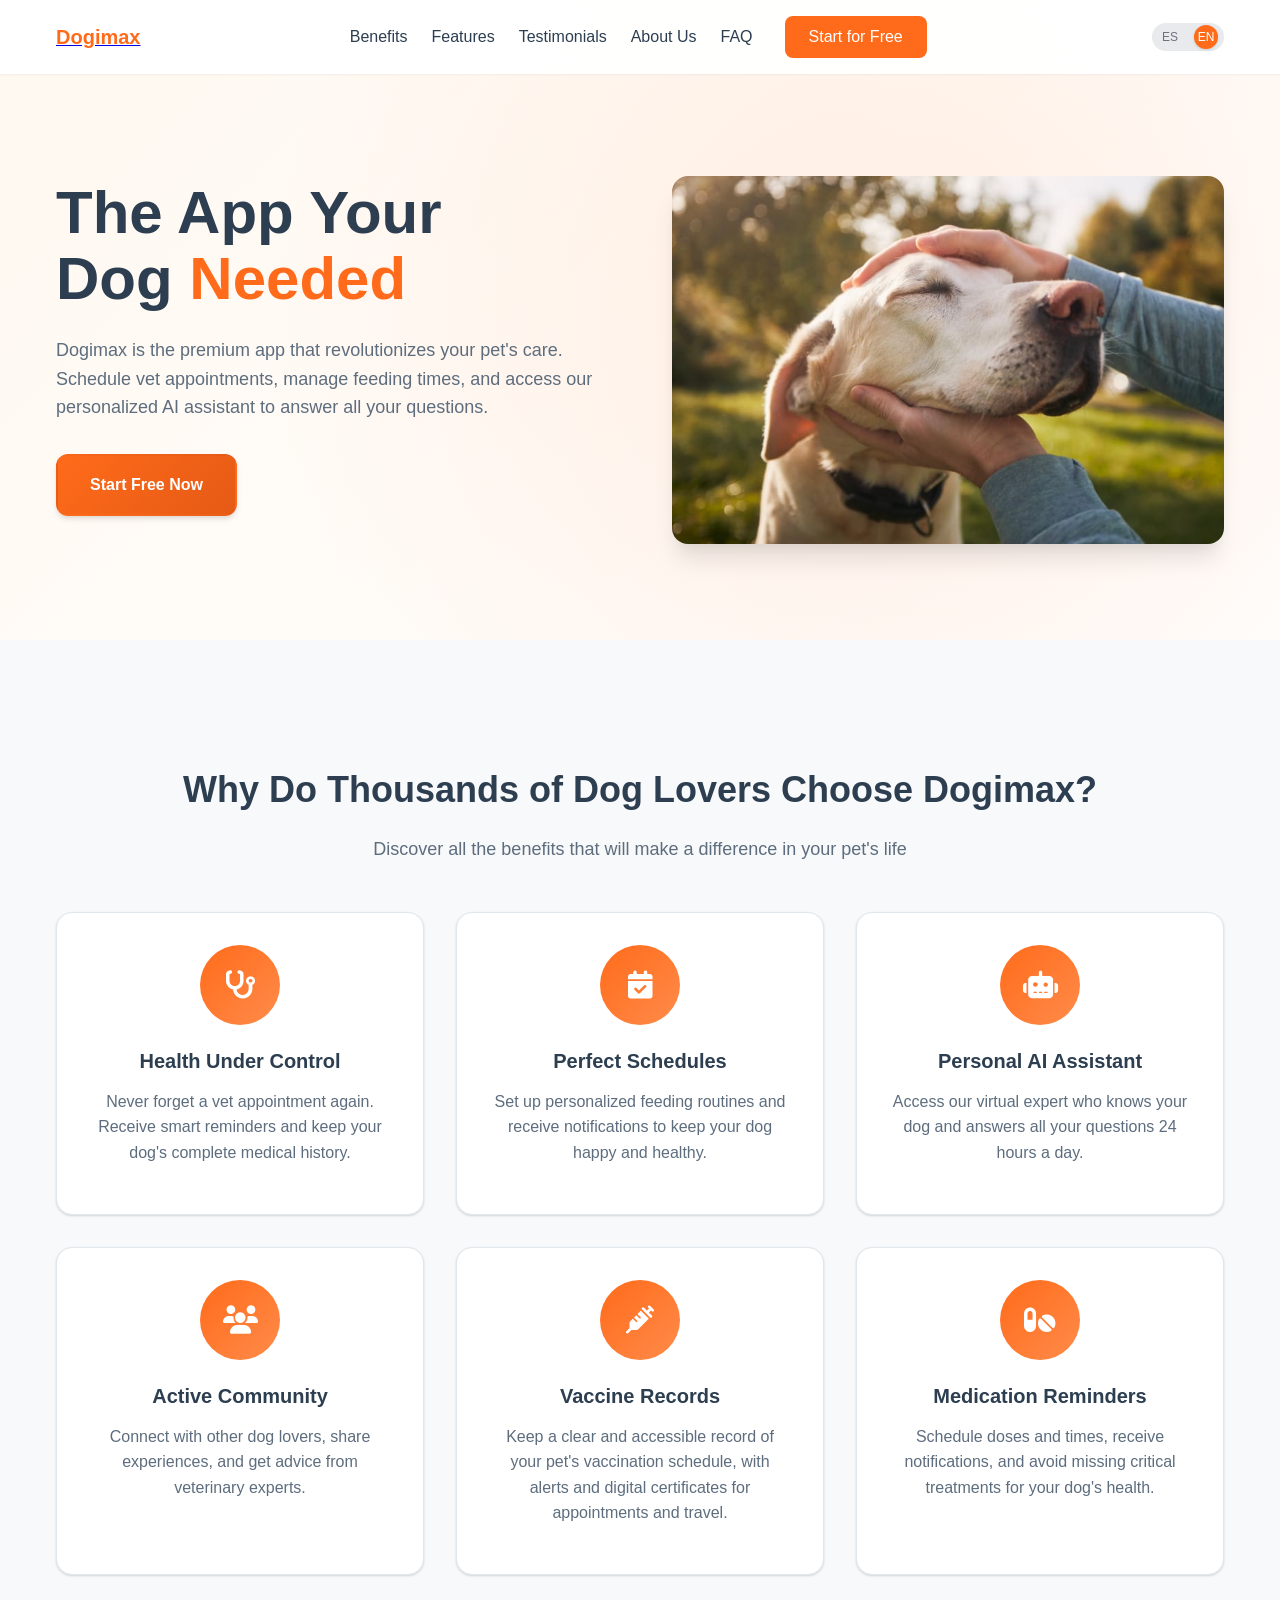
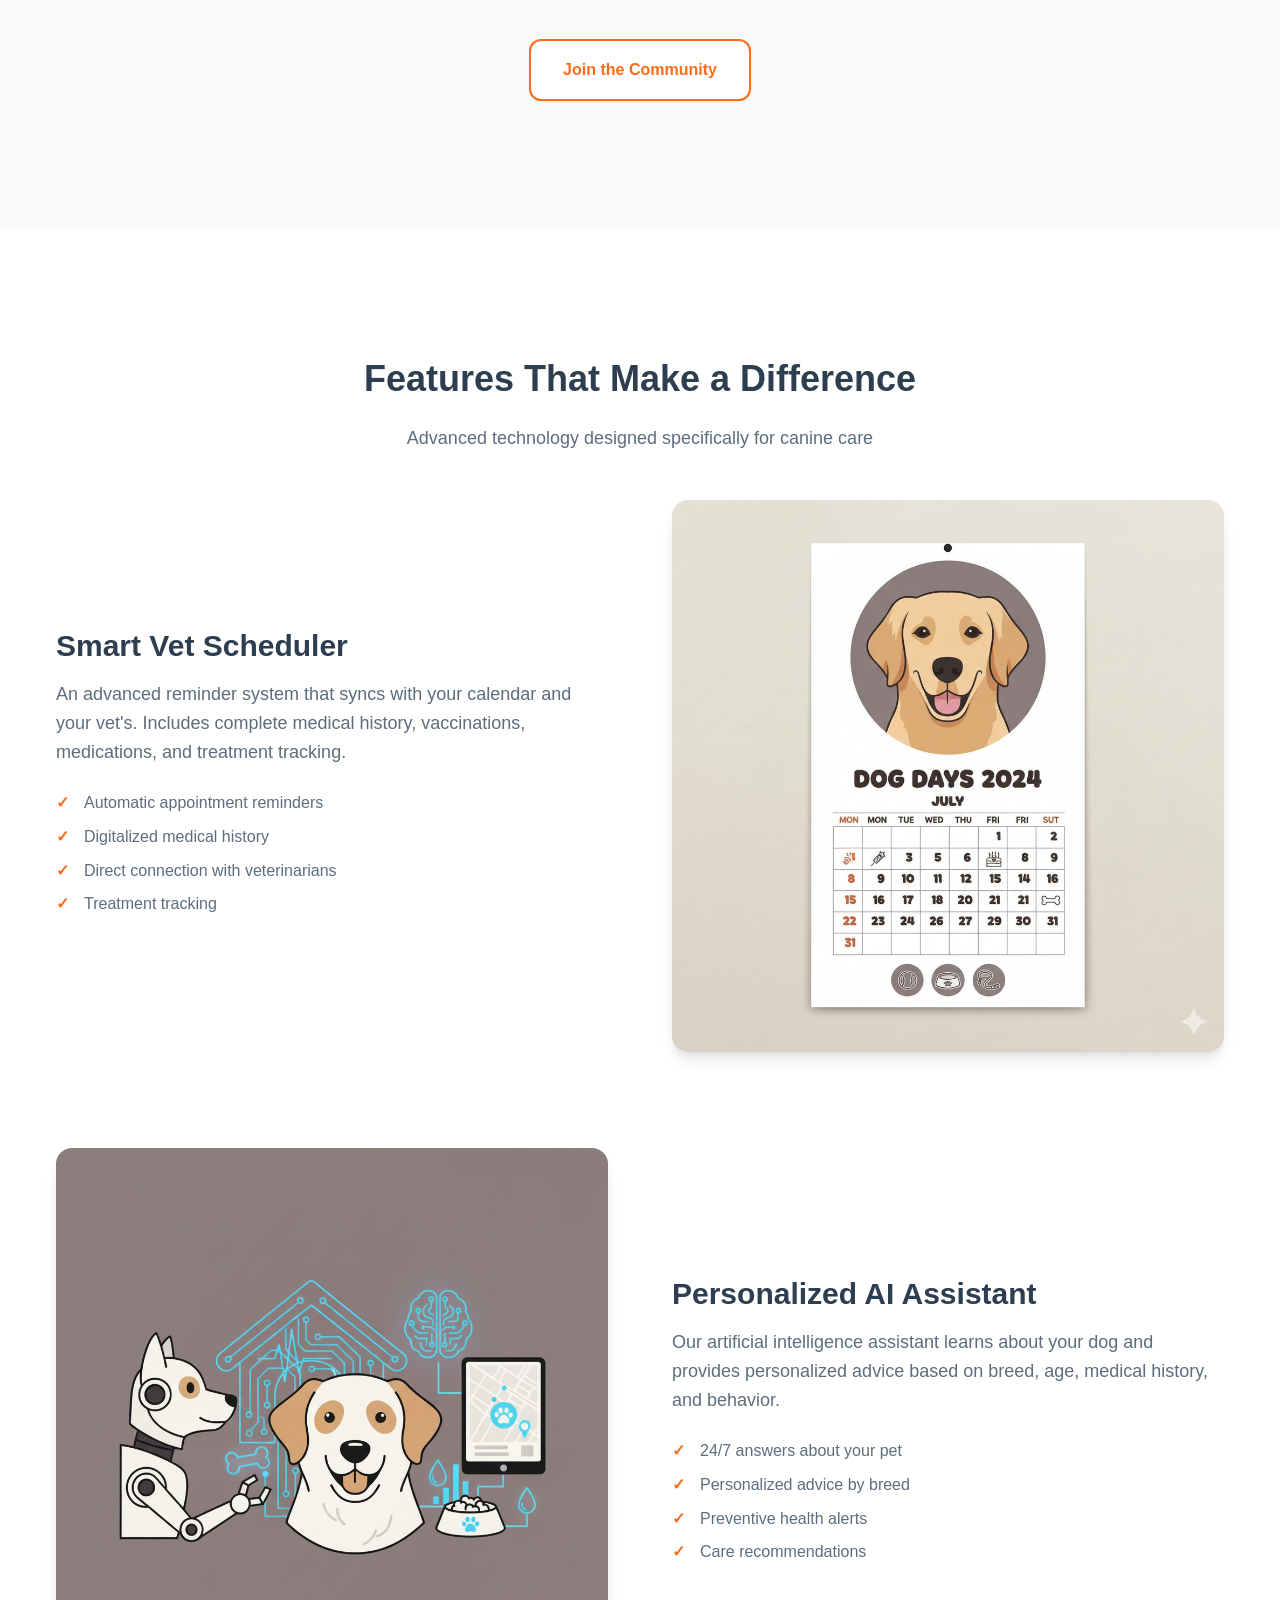
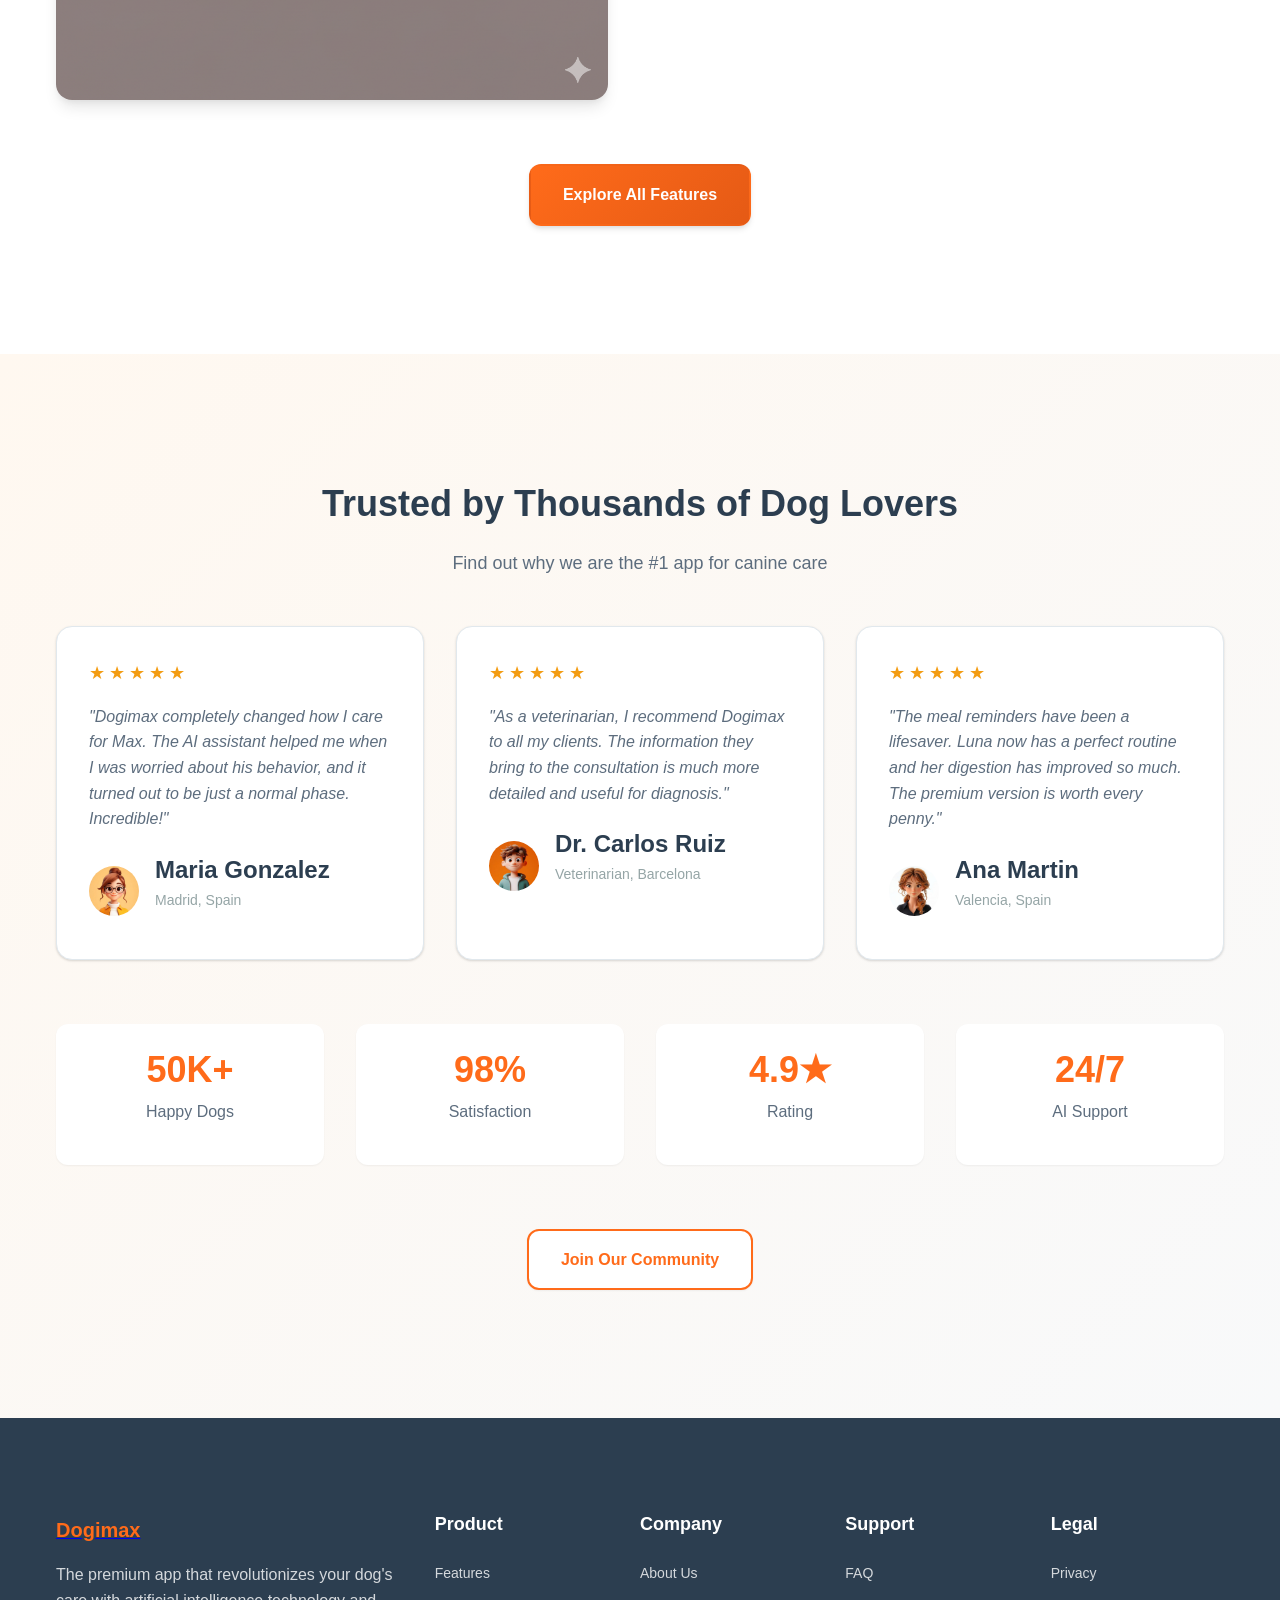
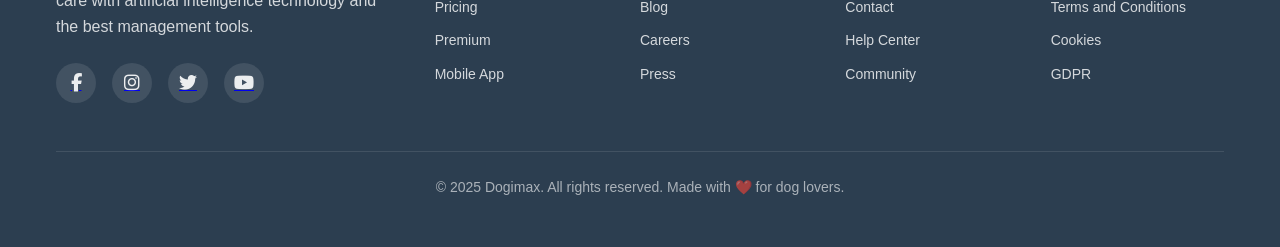
==== commit 32bf1121: "Abouts and Terms & Conditions" ====
--- a/index.html
+++ b/index.html
@@ -457,7 +457,7 @@
                     <h3 class="footer__title" data-i18n="footer.legal.title">Legal</h3>
                     <ul class="footer__links">
                         <li><a href="#" class="footer__link" data-i18n="footer.legal.privacy">Privacy</a></li>
-                        <li><a href="#" class="footer__link" data-i18n="footer.legal.terms">Terms</a></li>
+                        <li><a href="./terms-and-conditions.html" class="footer__link" data-i18n="footer.legal.terms">Terms and Conditions</a></li>
                         <li><a href="#" class="footer__link" data-i18n="footer.legal.cookies">Cookies</a></li>
                         <li><a href="#" class="footer__link" data-i18n="footer.legal.gdpr">GDPR</a></li>
                     </ul>
--- a/styles/style.css
+++ b/styles/style.css
@@ -363,6 +363,98 @@
     transition: width var(--transition-normal);
 }
 
+/* ===== LANGUAGE SWITCHER - Diseño idéntico al mockup ===== */
+.lang-switcher {
+    position: relative;
+    display: inline-block;
+    margin-left: var(--spacing-md);
+}
+
+.lang-switcher__toggle {
+    position: absolute;
+    top: 0;
+    left: 0;
+    width: 100%;
+    height: 100%;
+    opacity: 0;
+    cursor: pointer;
+    margin: 0;
+    z-index: 10;
+}
+
+.lang-switcher__slider {
+    position: relative;
+    width: 72px;
+    height: 28px;
+    background-color: #e8eaed;
+    border-radius: 14px;
+    display: flex;
+    align-items: center;
+    padding: 2px;
+    box-sizing: border-box;
+}
+
+.lang-switcher__label {
+    position: absolute;
+    top: 0;
+    left: 0;
+    width: 50%;
+    height: 100%;
+    display: flex;
+    align-items: center;
+    justify-content: center;
+    font-size: 12px;
+    font-weight: 500;
+    line-height: 1;
+    z-index: 2;
+    pointer-events: none;
+    transition: color 0.2s ease;
+    color: #6b7280; /* default grey */
+}
+
+.lang-switcher__label--es {
+    left: 0;
+}
+
+.lang-switcher__label--en {
+    left: 50%;
+    color: #ffffff;
+}
+
+/* Knob naranja que se desliza */
+.lang-switcher__slider::before {
+    content: '';
+    position: absolute;
+    top: 2px;
+    right: 6px; /* aumentado para centrar sobre EN */
+    width: 24px;
+    height: 24px;
+    background-color: #FF6B1A;
+    border-radius: 12px;
+    transition: transform 0.25s cubic-bezier(0.4, 0, 0.2, 1);
+    z-index: 1;
+    box-shadow: 0 1px 3px rgba(0, 0, 0, 0.12);
+}
+
+/* Estado checked: knob se mueve a la izquierda, ES se vuelve blanco */
+.lang-switcher__toggle:checked + .lang-switcher__slider::before {
+    transform: translateX(-36px); /* ajustado para alineación con EN */
+}
+
+.lang-switcher__toggle:checked + .lang-switcher__slider .lang-switcher__label--es {
+    color: #ffffff;
+}
+
+.lang-switcher__toggle:checked + .lang-switcher__slider .lang-switcher__label--en {
+    color: #6b7280;
+}
+
+/* Focus para accesibilidad */
+.lang-switcher__toggle:focus + .lang-switcher__slider {
+    outline: 2px solid #FF6B1A;
+    outline-offset: 2px;
+}
+
 .nav__link:hover::after,
 .nav__link--active::after {
     width: 100%;
@@ -1052,9 +1144,78 @@
     line-height: 1.6;
 }
 
+.about-videos-section {
+    padding: var(--spacing-4xl) 0;
+    background-color: var(--background-primary);
+}
+
+.about-videos-grid {
+    display: grid;
+    grid-template-columns: repeat(auto-fit, minmax(400px, 1fr));
+    gap: var(--spacing-xl);
+    margin-top: var(--spacing-2xl);
+}
+
+.about-video-card {
+    background-color: var(--background-secondary);
+    padding: var(--spacing-2xl);
+    border-radius: var(--border-radius-xl);
+    text-align: center;
+    box-shadow: var(--shadow-base);
+    transition: all var(--transition-normal);
+    border: 1px solid var(--border-color);
+    display: flex;
+    flex-direction: column;
+    align-items: center;
+}
+
+.about-video-card:hover {
+    transform: translateY(-8px);
+    box-shadow: var(--shadow-lg);
+    border-color: var(--primary-color);
+}
+
+.about-video-card__icon {
+    width: 80px;
+    height: 80px;
+    margin: 0 auto var(--spacing-lg);
+    background: linear-gradient(135deg, var(--primary-color) 0%, var(--primary-color-light) 100%);
+    border-radius: 50%;
+    display: flex;
+    align-items: center;
+    justify-content: center;
+}
+
+.about-video-card__icon i {
+    font-size: 32px;
+    color: #fff;
+}
+
+.about-video-card__title {
+    font-size: var(--font-size-2xl);
+    font-weight: var(--font-weight-semibold);
+    margin-bottom: var(--spacing-md);
+    color: var(--text-primary);
+}
+
+.about-video-card__description {
+    color: var(--text-secondary);
+    line-height: 1.6;
+    margin-bottom: var(--spacing-xl);
+    flex-grow: 1;
+}
+
+.about-video-card .cta-button {
+    margin-top: auto;
+}
+
+.about-video-card .cta-button i {
+    margin-left: var(--spacing-sm);
+}
+
 .team-section {
     padding: var(--spacing-4xl) 0;
-    background-color: var(--background-primary);
+    background-color: var(--background-secondary);
 }
 
 .team-grid {
@@ -1257,6 +1418,76 @@
     flex-wrap: wrap;
 }
 
+/* Terms and Conditions Page Styles */
+.terms-section {
+    padding: var(--spacing-4xl) 0;
+    background-color: var(--background-primary);
+}
+
+.terms-content {
+    max-width: 900px;
+    margin: 0 auto;
+}
+
+.terms-section-item {
+    margin-bottom: var(--spacing-3xl);
+    padding-bottom: var(--spacing-2xl);
+    border-bottom: 1px solid var(--border-color);
+}
+
+.terms-section-item:last-child {
+    border-bottom: none;
+    margin-bottom: 0;
+}
+
+.terms-section-title {
+    font-size: var(--font-size-2xl);
+    font-weight: var(--font-weight-semibold);
+    color: var(--text-primary);
+    margin-bottom: var(--spacing-lg);
+}
+
+.terms-content p {
+    color: var(--text-secondary);
+    line-height: 1.8;
+    margin-bottom: var(--spacing-md);
+}
+
+.terms-content p strong {
+    color: var(--text-primary);
+    font-weight: var(--font-weight-semibold);
+}
+
+.terms-list {
+    list-style: none;
+    padding-left: 0;
+    margin: var(--spacing-lg) 0;
+}
+
+.terms-list li {
+    position: relative;
+    padding-left: var(--spacing-xl);
+    margin-bottom: var(--spacing-md);
+    color: var(--text-secondary);
+    line-height: 1.7;
+}
+
+.terms-list li::before {
+    content: '•';
+    position: absolute;
+    left: 0;
+    color: var(--primary-color);
+    font-weight: var(--font-weight-bold);
+    font-size: var(--font-size-xl);
+}
+
+.page-hero__meta {
+    font-size: var(--font-size-sm);
+    color: var(--text-light);
+    margin-top: var(--spacing-md);
+    font-style: italic;
+}
+
 /* ===== RESPONSIVE DESIGN ===== */
 
 /* Large screens */
@@ -1295,6 +1526,11 @@
         grid-column: 1 / -1;
         max-width: none;
         text-align: center;
+    }
+
+    .lang-switcher {
+        margin-left: auto;
+        margin-right: var(--spacing-md);
     }
 }
 
@@ -1335,6 +1571,11 @@
         gap: var(--spacing-md);
     }
 
+    .main-nav .lang-switcher {
+        margin: var(--spacing-md) 0 0;
+        justify-content: center;
+    }
+
     .nav__cta {
         margin-top: var(--spacing-md);
     }
@@ -1394,6 +1635,10 @@
     }
 
     .values-grid {
+        grid-template-columns: 1fr;
+    }
+
+    .about-videos-grid {
         grid-template-columns: 1fr;
     }
 
